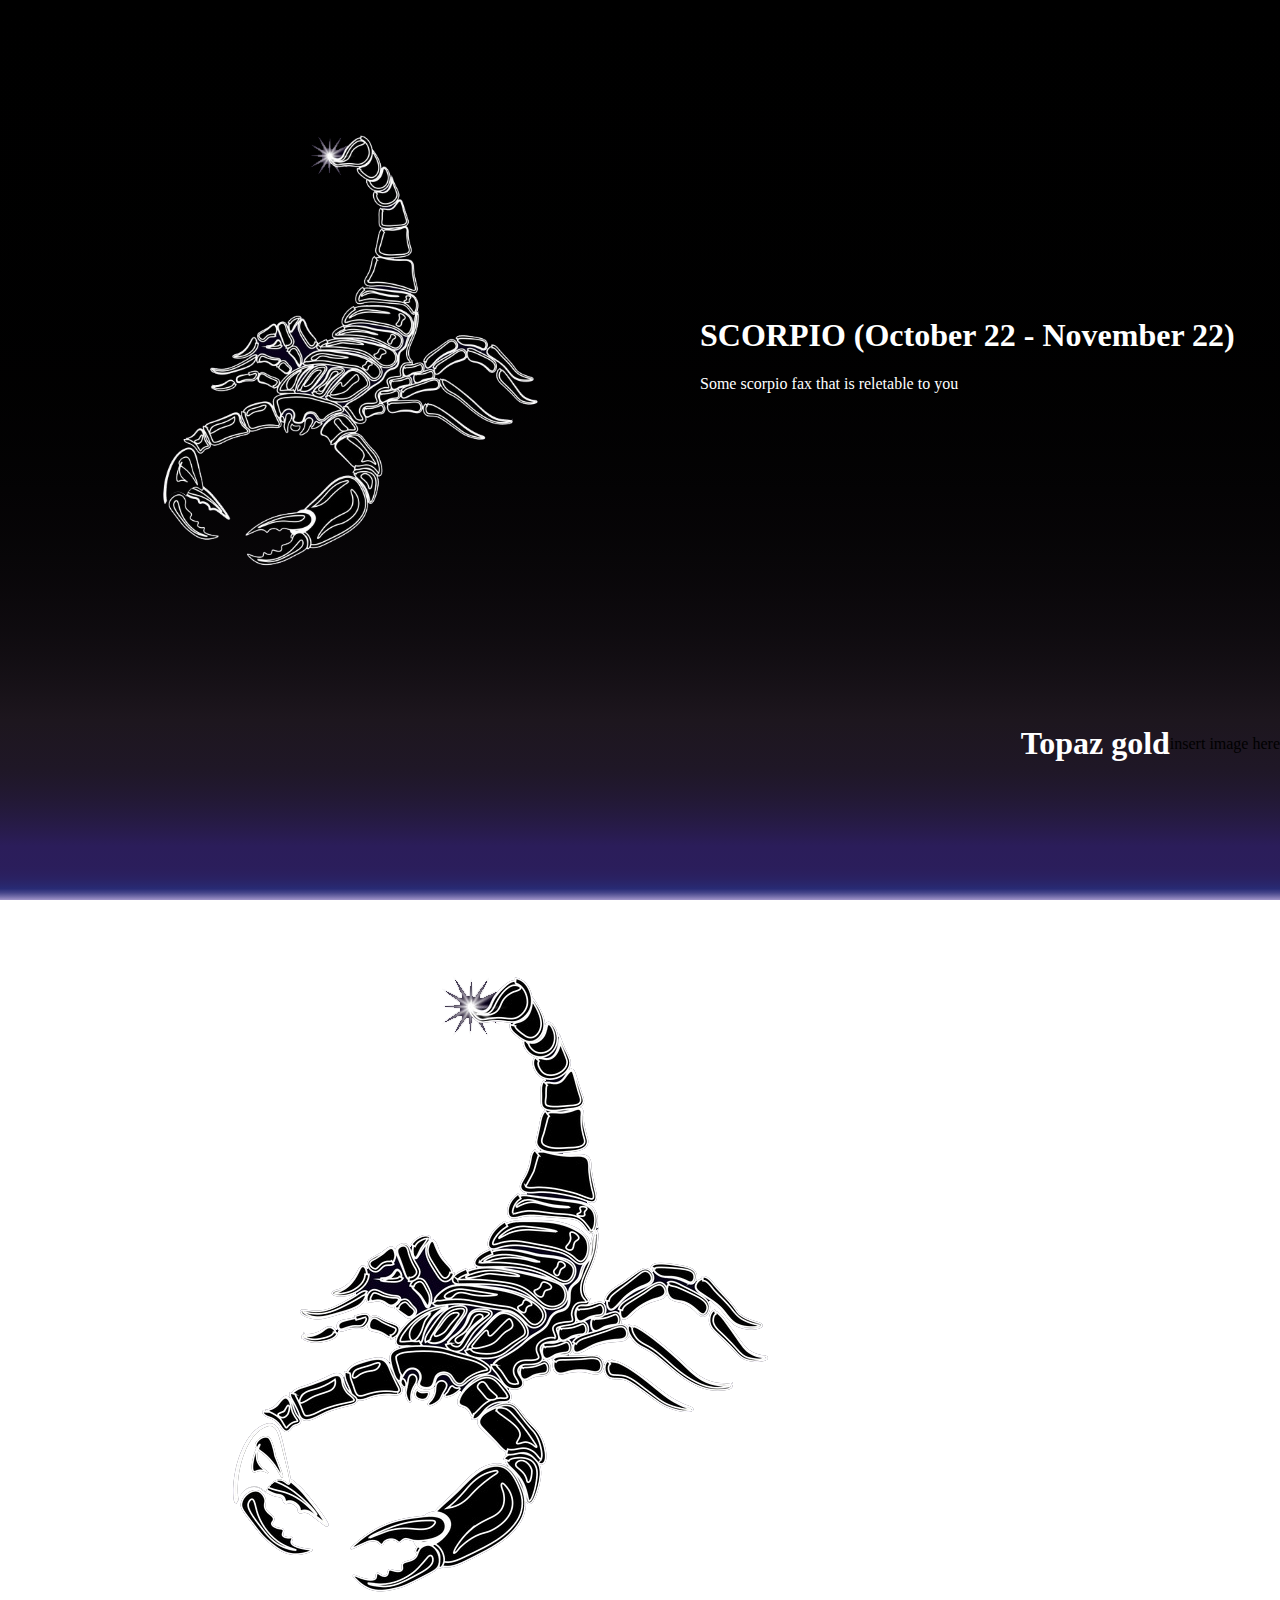
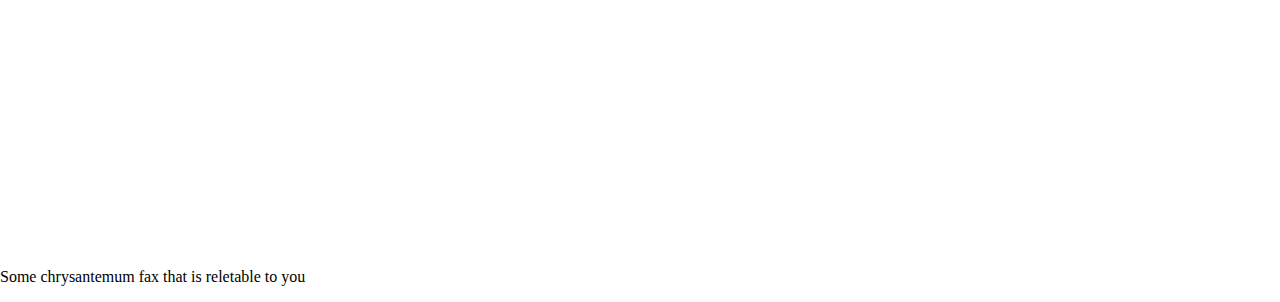
==== About-Me/lore.html @ c83814a9 "status update" ====
<!DOCTYPE html>
<html>
    <head>
        <title>JM Iwag - Lore</title>
        <link rel="stylesheet" href="lore.css">
        <script rel="javascript" src="graphic.js"></script>
    </head>
    
    <body>
        <div class="birthMarks">
            <div id="horoscope">
                <div id="scorpLogo">
                    <img src="../Assets/Scorpio.svg">
                </div>
                <div id=horoText>
                    <h1>SCORPIO (October 22 - November 22)</h1>
                    <p>Some scorpio fax that is reletable to you</p>
                </div>
            </div>
            <div id="birthStone">
                <div id=bsText>
                    <h1>Topaz gold</h1>
                </div>
                <div id="topaz">
                    insert image here
                </div>
            </div>
            <div id="birthFlower">
                <div id="crysum">
                    <img src="../Assets/Scorpio.svg">
                </div>
                <div id=horoText>
                    <h1>Chrysantemum Gold</h1>
                    <p>Some chrysantemum fax that is reletable to you</p>
                </div>
            </div>
        </div>
    </body>
</html>
---- About-Me/lore.css ----
.birthMarks {
position: absolute;
    top: 0;
    left: 0;
    bottom: 0;
    right: 0;
    height: 100%;
    width: 100%;
    /*style above used to cover the entire page*/
    background-image: linear-gradient(rgba(0,0,0),70%,rgba(29,22,30),90%,rgba(43,29,90),98%,rgba(40,43,117),99.5%,rgba(162,150,202));
    /*night sky gradient*/


    display:flex;
    flex-direction: column;
    flex-wrap:nowrap;
}

#horoscope{
    display:flex;
    flex-direction: row;
    flex-wrap: nowrap;
    justify-content: left;
    align-items: center;
}

#horoscope p,h1{
    color:white;
}

#scorpLogo img{
    max-width: 700px;
}

#birthStone{
    display:flex;
    flex-direction: row;
    flex-wrap: nowrap;
    justify-content: right;
    align-items: center;
}

#birthStone p,h1{
    color:white;
}
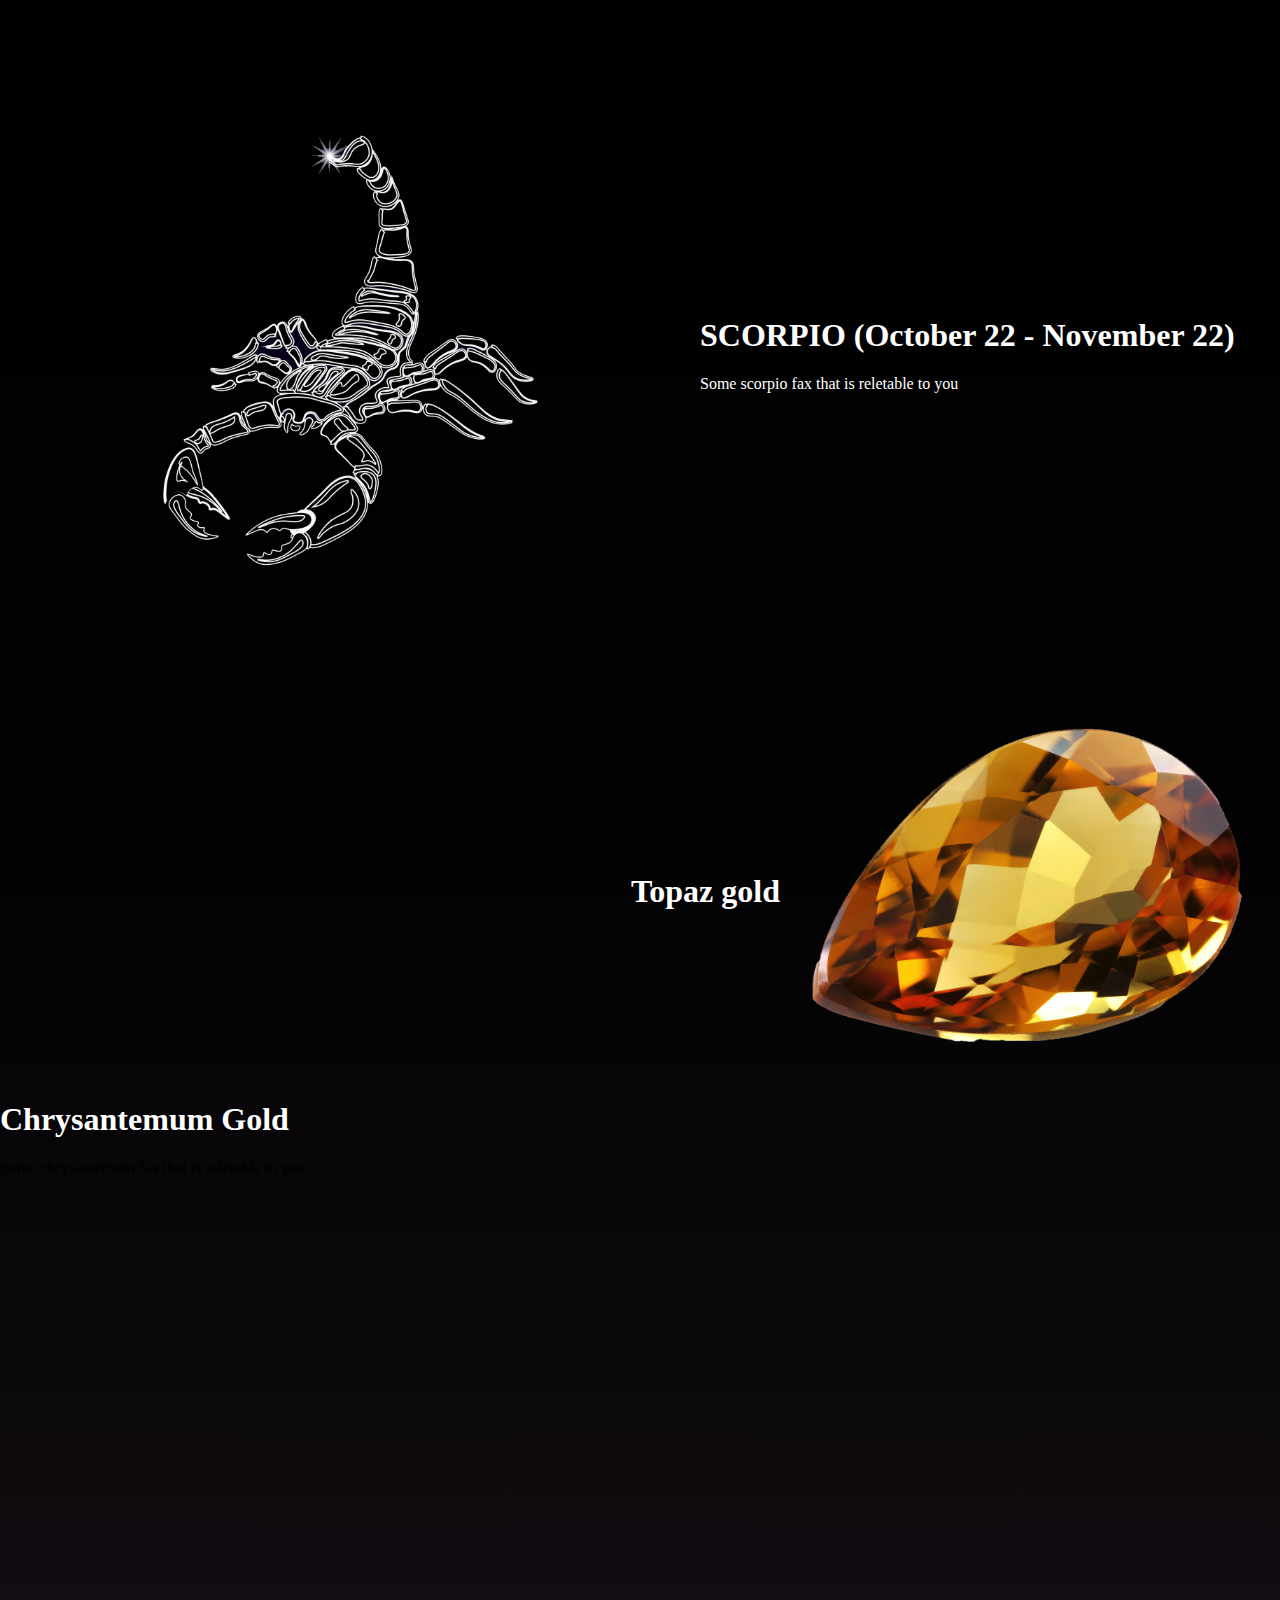
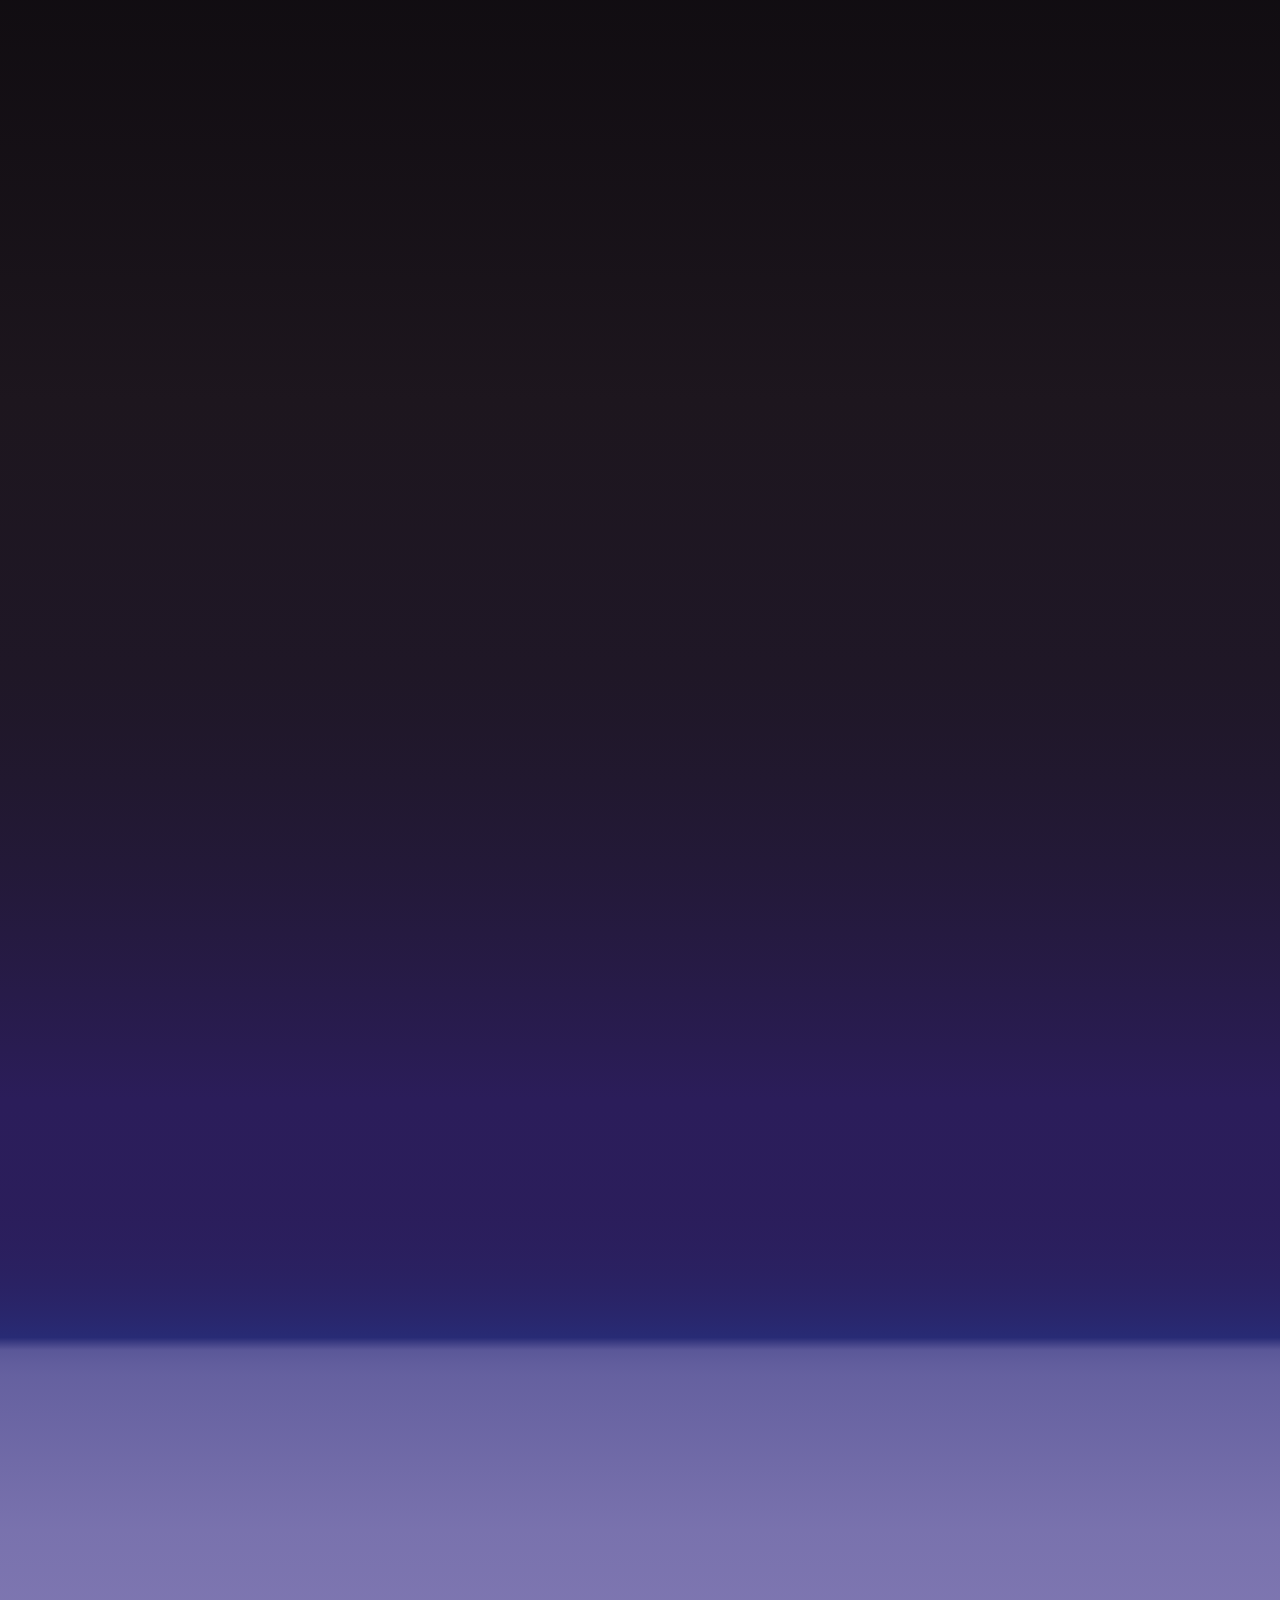
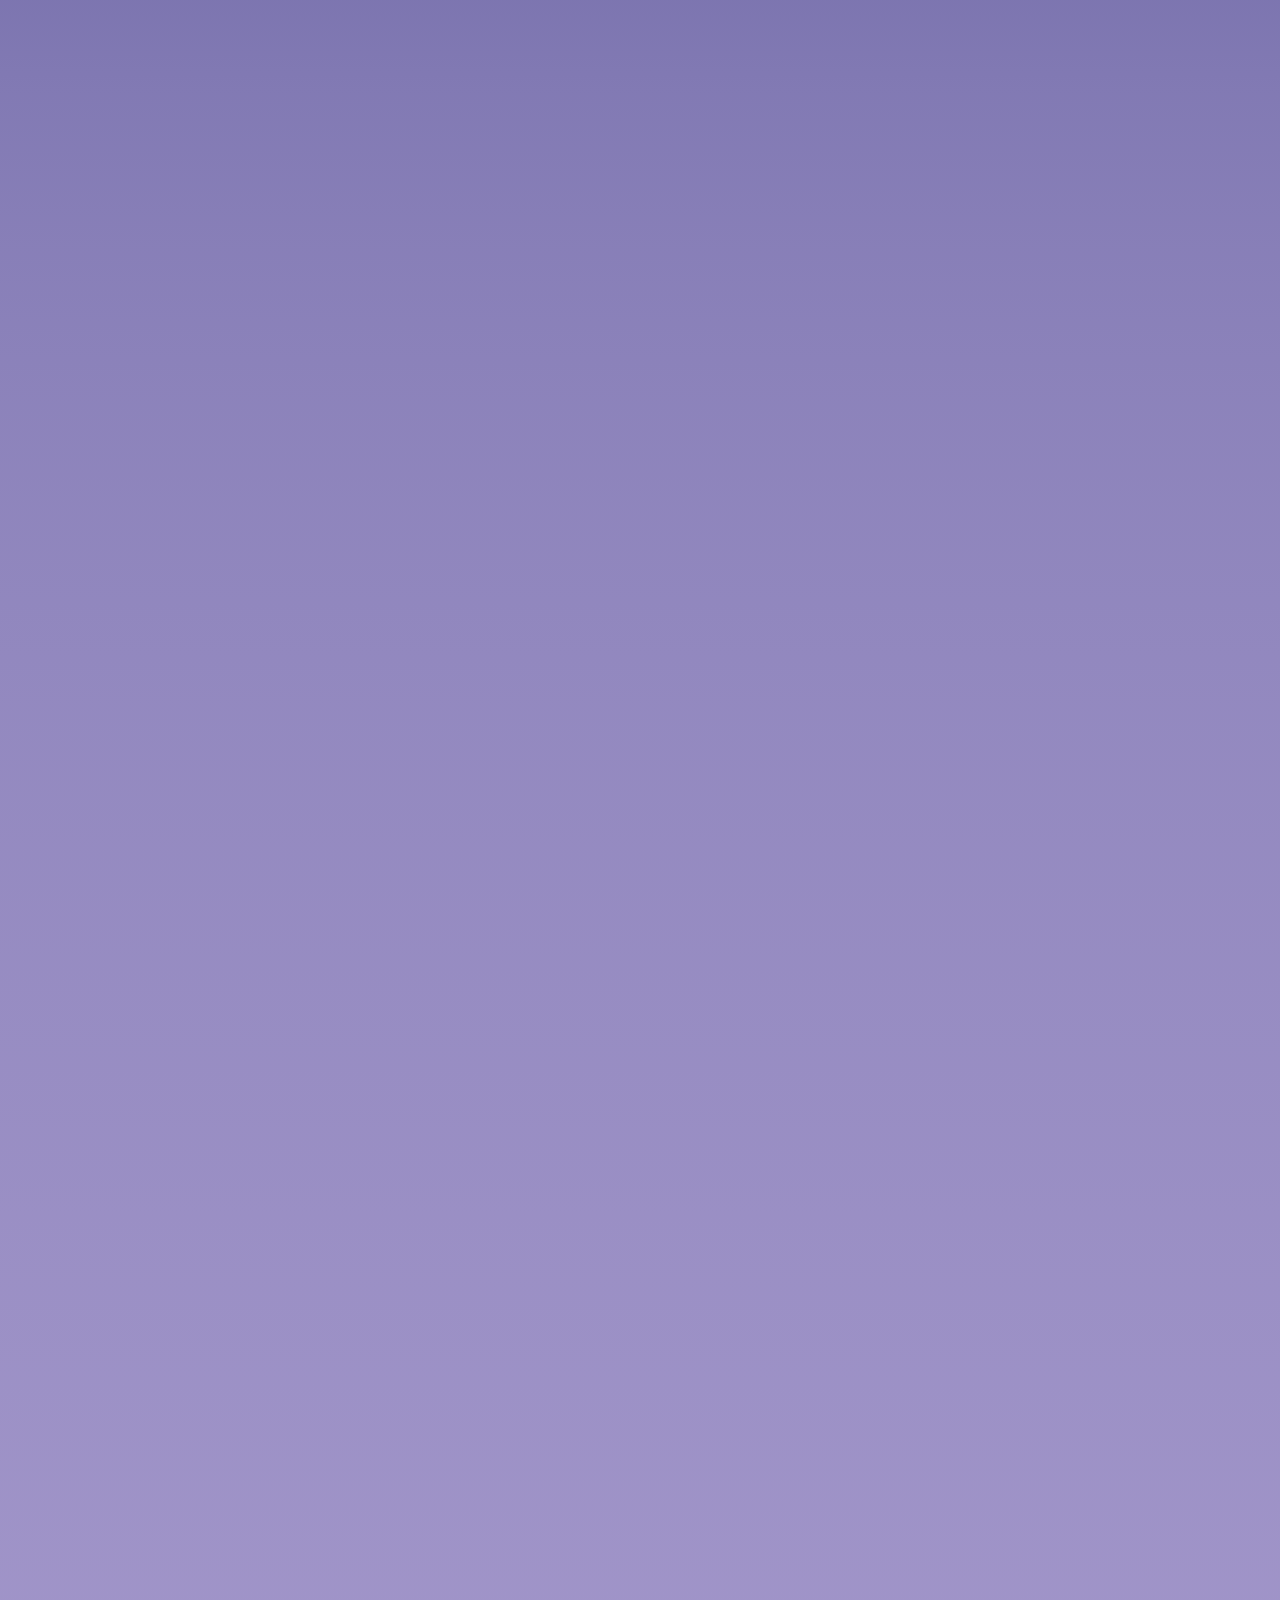
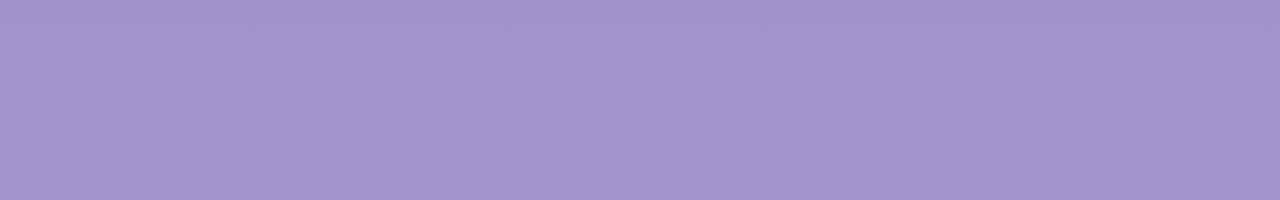
==== commit 62861178: "coding works on laptop" ====
--- a/About-Me/lore.html
+++ b/About-Me/lore.html
@@ -2,6 +2,8 @@
 <html>
     <head>
         <title>JM Iwag - Lore</title>
+
+        <meta name="viewport" content="width=device-width, initial-scale=1">
         <link rel="stylesheet" href="lore.css">
         <script rel="javascript" src="graphic.js"></script>
     </head>
@@ -22,12 +24,12 @@
                     <h1>Topaz gold</h1>
                 </div>
                 <div id="topaz">
-                    insert image here
+                    <img src="../Assets/Topaz.svg">
                 </div>
             </div>
             <div id="birthFlower">
                 <div id="crysum">
-                    <img src="../Assets/Scorpio.svg">
+
                 </div>
                 <div id=horoText>
                     <h1>Chrysantemum Gold</h1>
--- a/About-Me/lore.css
+++ b/About-Me/lore.css
@@ -4,10 +4,10 @@
     left: 0;
     bottom: 0;
     right: 0;
-    height: 100%;
+    height: 5000px;
     width: 100%;
     /*style above used to cover the entire page*/
-    background-image: linear-gradient(rgba(0,0,0),70%,rgba(29,22,30),90%,rgba(43,29,90),98%,rgba(40,43,117),99.5%,rgba(162,150,202));
+    background-image: linear-gradient(rgba(0,0,0),30%,rgba(29,22,30),50%,rgba(43,29,90),58%,rgba(40,43,117),59.5%,rgba(162,150,202));
     /*night sky gradient*/
 
 
@@ -43,3 +43,13 @@
 #birthStone p,h1{
     color:white;
 }
+
+#topaz img{
+    max-width: 500px;
+}
+
+@media (max-width: 800px) {
+    #horoscope,#birthStone {
+      flex-direction: column;
+    }
+}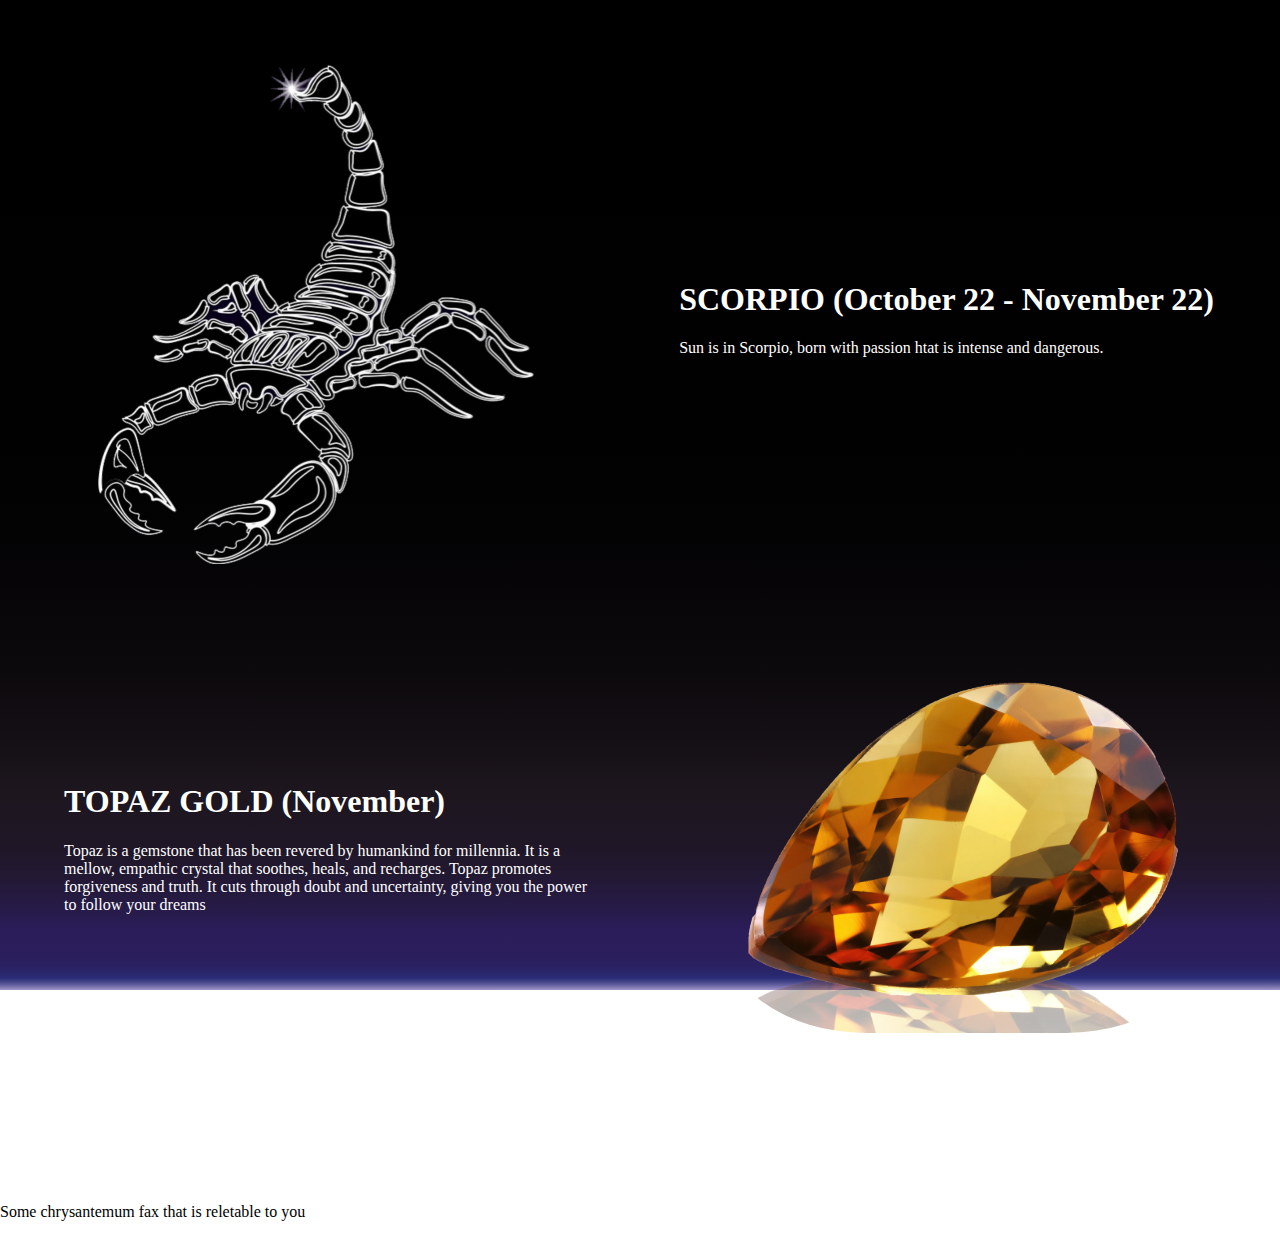
==== commit 6653c925: "i am learning" ====
--- a/About-Me/lore.html
+++ b/About-Me/lore.html
@@ -12,26 +12,31 @@
         <div class="birthMarks">
             <div id="horoscope">
                 <div id="scorpLogo">
-                    <img src="../Assets/Scorpio.svg">
+                    <img src="../Assets/Scorpio_cropped.svg">
                 </div>
                 <div id=horoText>
                     <h1>SCORPIO (October 22 - November 22)</h1>
-                    <p>Some scorpio fax that is reletable to you</p>
+                    <p>Sun is in Scorpio, born with passion htat is intense and dangerous.</p>
                 </div>
             </div>
             <div id="birthStone">
+                <div id="topazLogo">
+                    <div id="reflection"><img src="../Assets/Topaz.svg"></div>
+                    <img src="../Assets/Topaz.svg">
+                </div>
                 <div id=bsText>
-                    <h1>Topaz gold</h1>
-                </div>
-                <div id="topaz">
-                    <img src="../Assets/Topaz.svg">
+                    <h1>TOPAZ GOLD (November) </h1>
+                    <p>Topaz is a gemstone that has been revered by humankind for millennia. 
+                        It is a mellow, empathic crystal that soothes, heals, and recharges. Topaz 
+                        promotes forgiveness and truth. It cuts through doubt and uncertainty, 
+                        giving you the power to follow your dreams</p>
                 </div>
             </div>
             <div id="birthFlower">
                 <div id="crysum">
 
                 </div>
-                <div id=horoText>
+                <div id=horoText>   
                     <h1>Chrysantemum Gold</h1>
                     <p>Some chrysantemum fax that is reletable to you</p>
                 </div>
--- a/About-Me/lore.css
+++ b/About-Me/lore.css
@@ -4,16 +4,37 @@
     left: 0;
     bottom: 0;
     right: 0;
-    height: 5000px;
+    height: 100vh;
     width: 100%;
-    /*style above used to cover the entire page*/
-    background-image: linear-gradient(rgba(0,0,0),30%,rgba(29,22,30),50%,rgba(43,29,90),58%,rgba(40,43,117),59.5%,rgba(162,150,202));
-    /*night sky gradient*/
 
+    background-image: linear-gradient(rgba(0,0,0),70%,rgba(29,22,30),90%,rgba(43,29,90),98%,rgba(40,43,117),99.5%,rgba(162,150,202));
 
+    padding:5% 0% 2% 0%;
     display:flex;
     flex-direction: column;
     flex-wrap:nowrap;
+    gap:10%;
+}
+
+.birthMarks img{
+    max-width: 500px;
+}
+
+#birthStone, #horoscope{
+    gap: 10%;
+    margin-top: 10%;
+}
+
+#horoText, #bsText{
+    order:1;
+}
+
+#scorpLogo {
+    order:0;
+}
+
+#topazLogo {
+    order:2;
 }
 
 #horoscope{
@@ -24,13 +45,16 @@
     align-items: center;
 }
 
+#horoscope, #birthStone {
+    margin: 0 5% 0 5%;
+} 
+
 #horoscope p,h1{
     color:white;
 }
 
-#scorpLogo img{
-    max-width: 700px;
-}
+
+
 
 #birthStone{
     display:flex;
@@ -44,12 +68,15 @@
     color:white;
 }
 
-#topaz img{
-    max-width: 500px;
+
+
+#reflection {
+    display:block;
+    position:absolute;
+    overflow: hidden;
+    border-radius: 30%;
 }
 
-@media (max-width: 800px) {
-    #horoscope,#birthStone {
-      flex-direction: column;
-    }
+#reflection img{
+    -webkit-box-reflect: below -100px linear-gradient(to bottom, rgba(0,0,0,0.0), rgba(0,0,0,0.4));
 }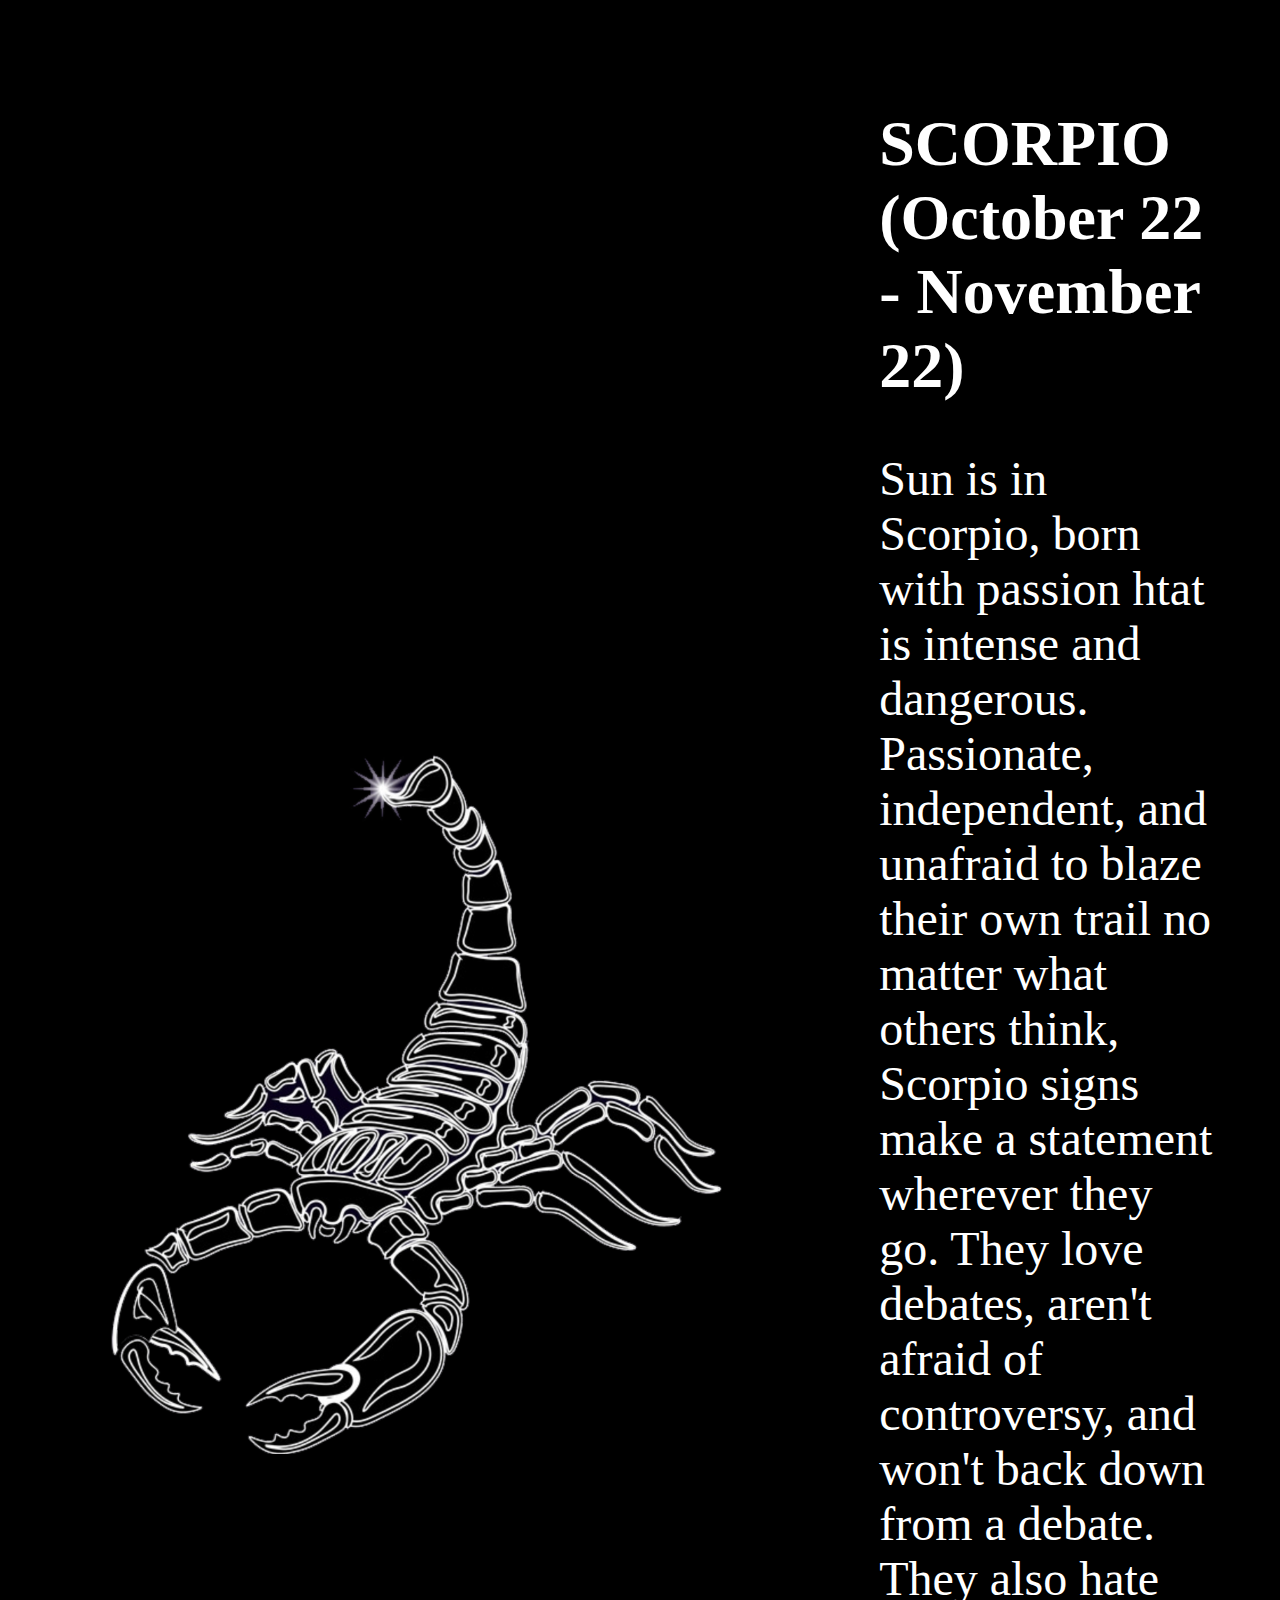
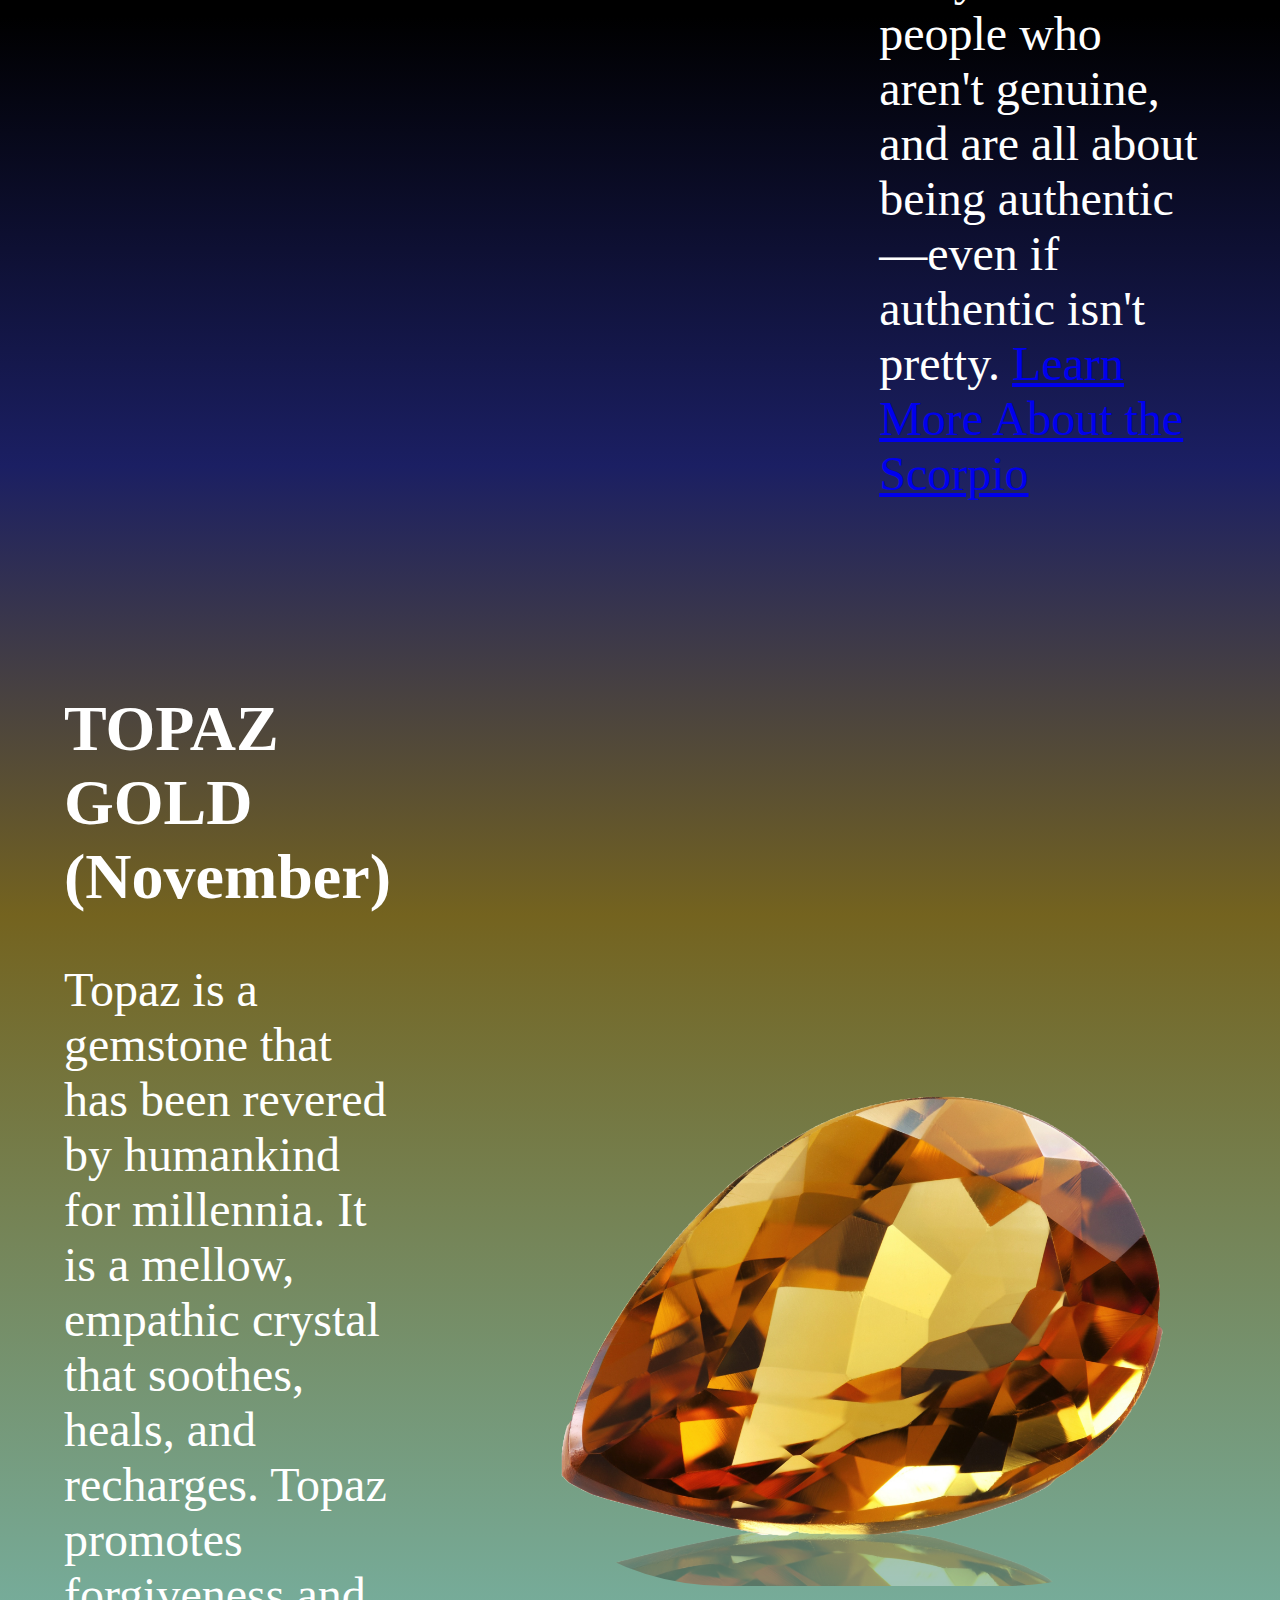
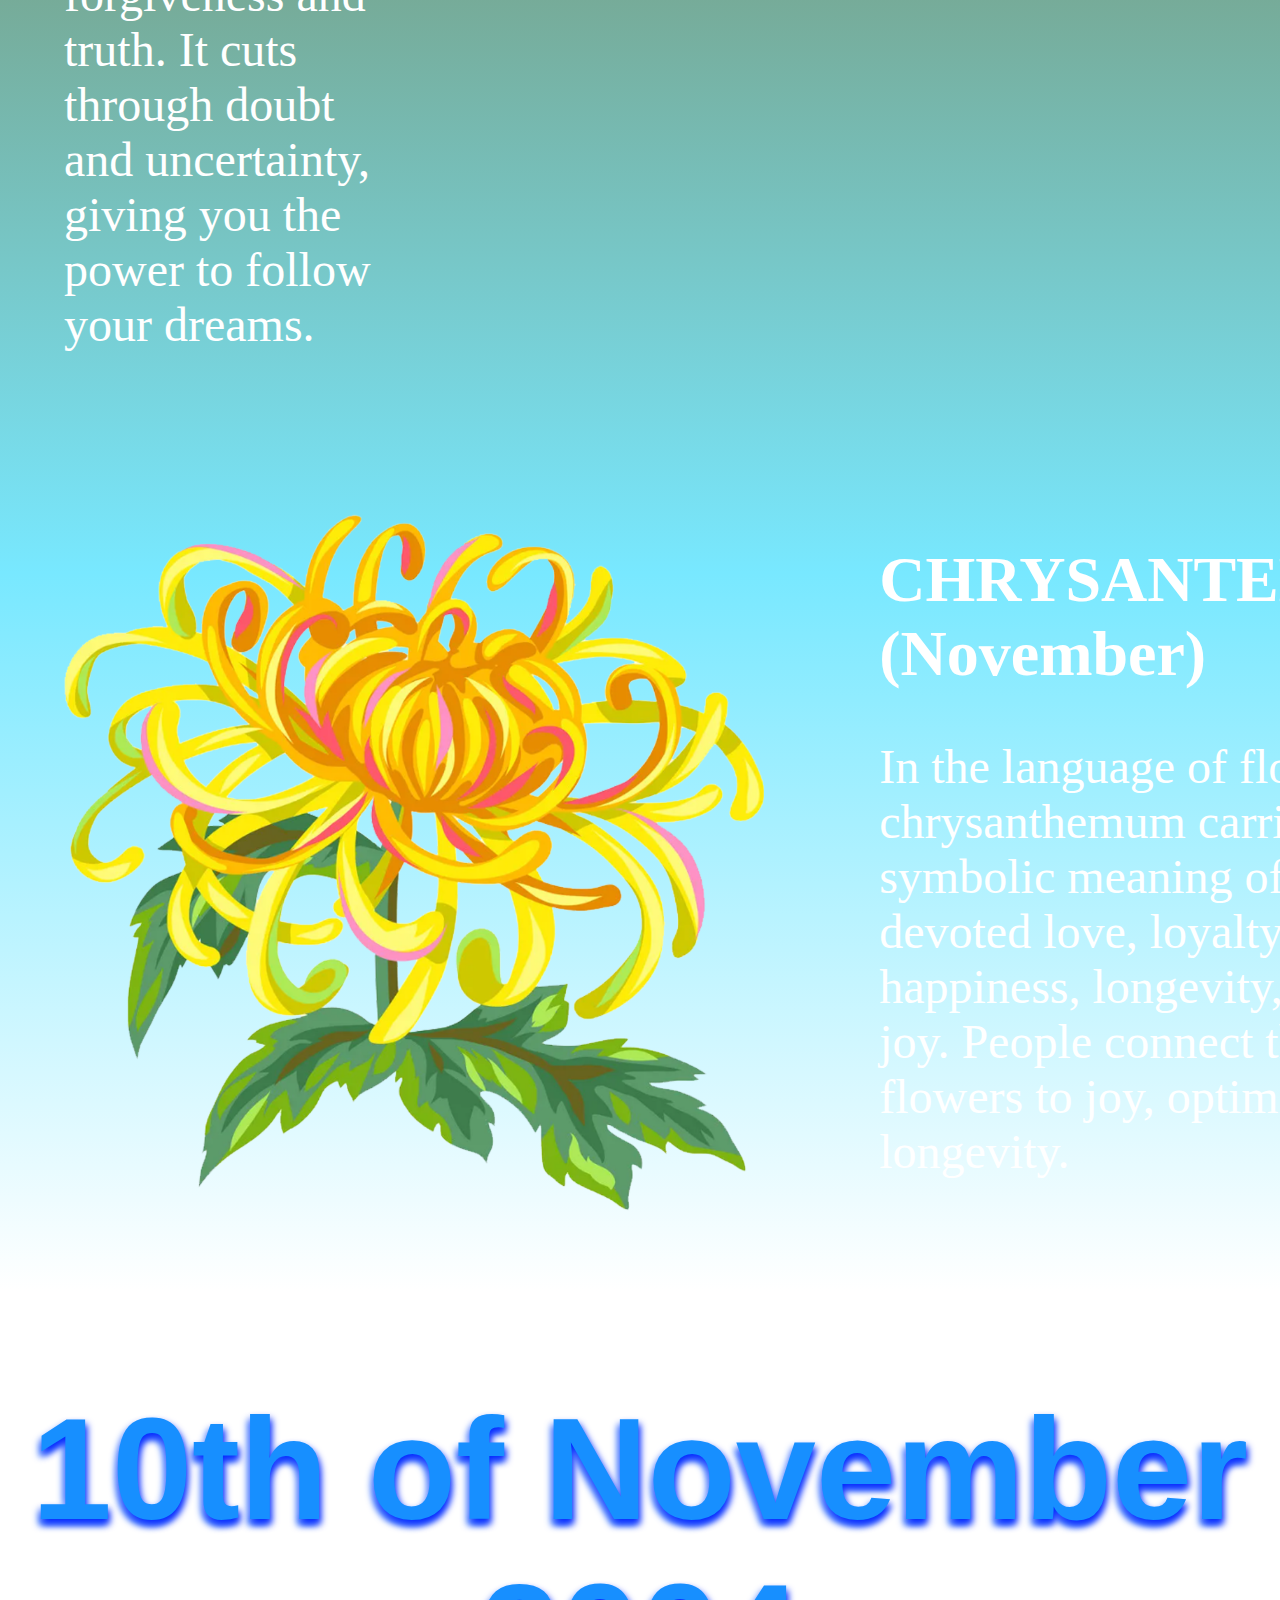
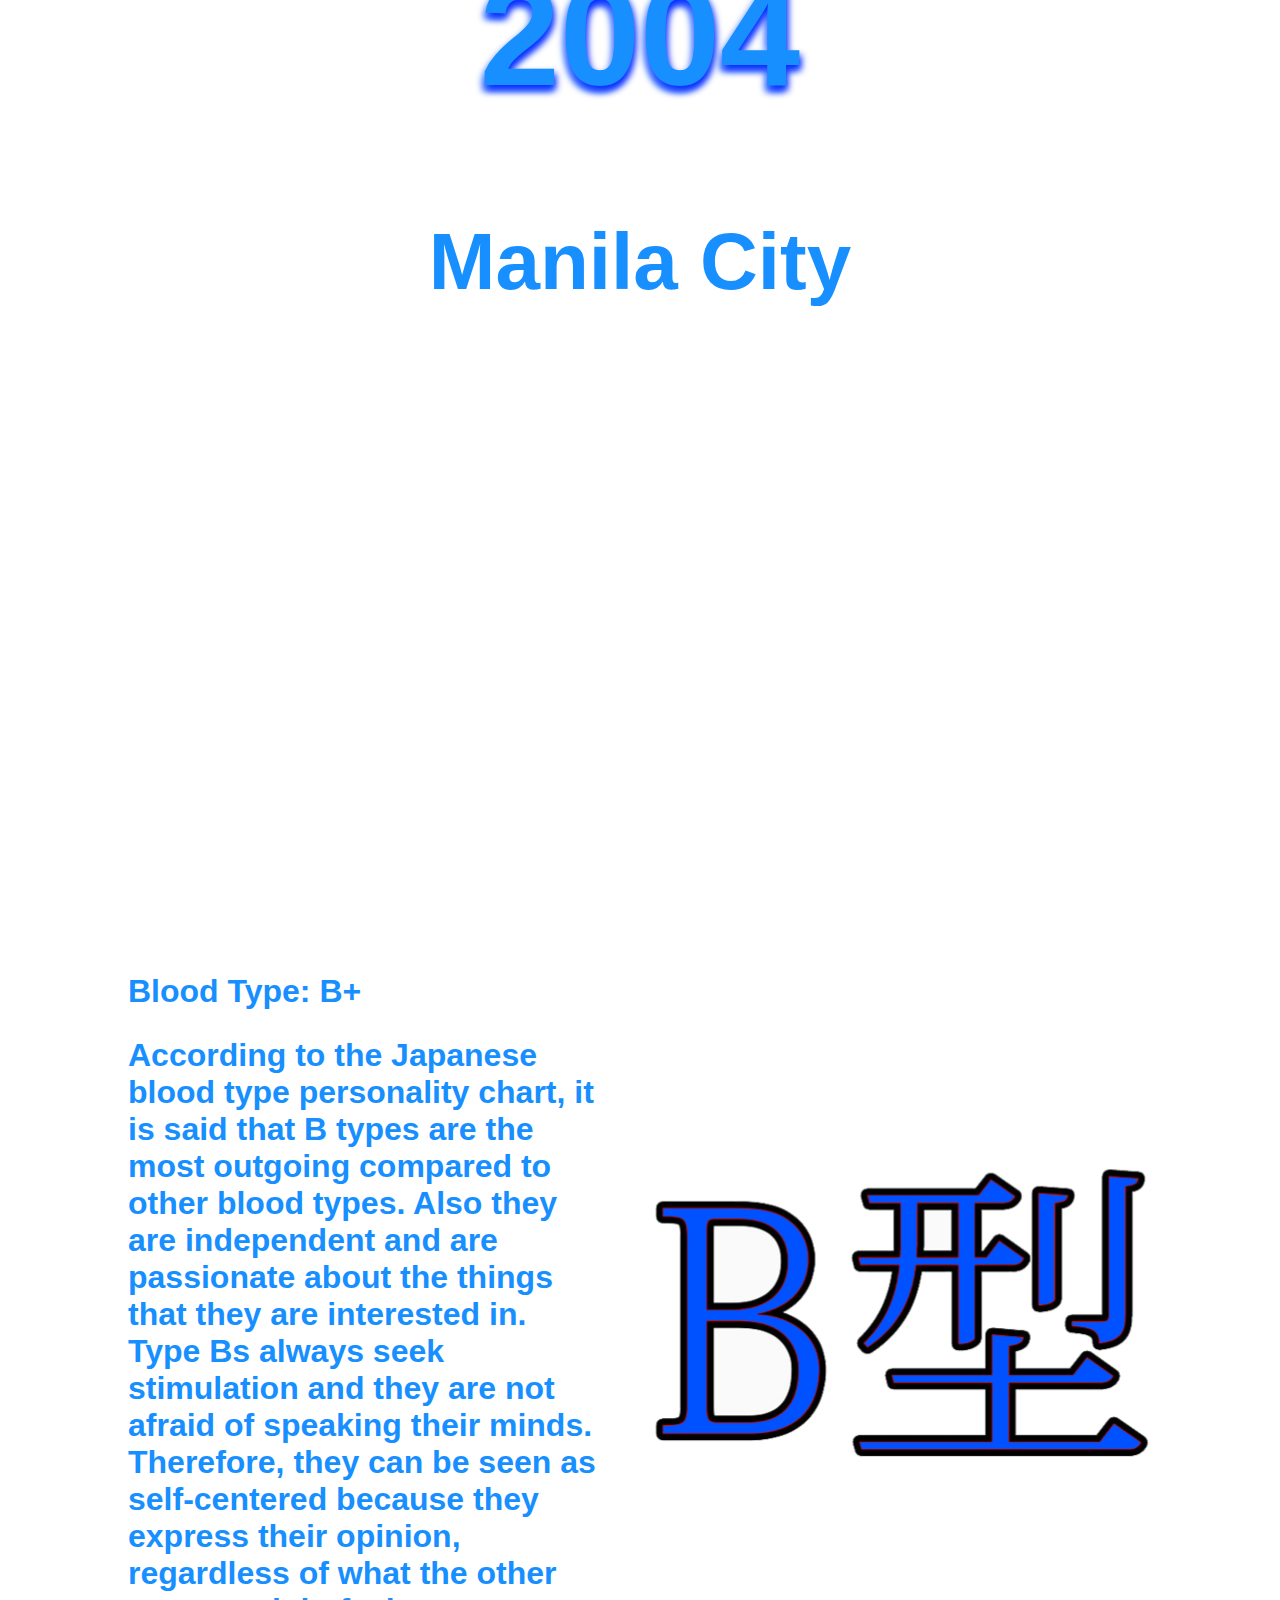
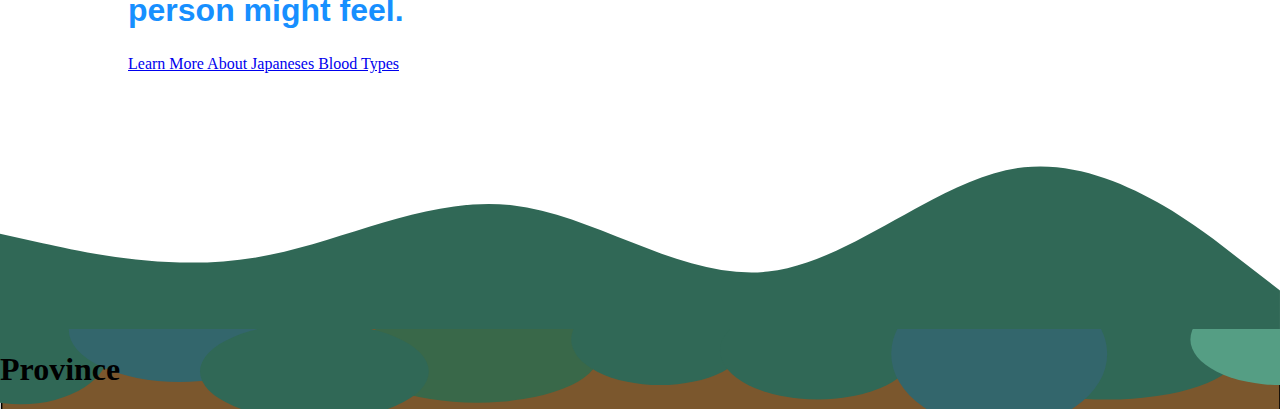
==== commit 269e4ab2: "map done" ====
--- a/About-Me/lore.html
+++ b/About-Me/lore.html
@@ -6,6 +6,11 @@
         <meta name="viewport" content="width=device-width, initial-scale=1">
         <link rel="stylesheet" href="lore.css">
         <script rel="javascript" src="graphic.js"></script>
+
+        
+        <link rel="preconnect" href="https://fonts.googleapis.com">
+        <link rel="preconnect" href="https://fonts.gstatic.com" crossorigin>
+        <link href="https://fonts.googleapis.com/css2?family=Bungee&family=Sunflower:wght@500&display=swap" rel="stylesheet">
     </head>
     
     <body>
@@ -16,7 +21,10 @@
                 </div>
                 <div id=horoText>
                     <h1>SCORPIO (October 22 - November 22)</h1>
-                    <p>Sun is in Scorpio, born with passion htat is intense and dangerous.</p>
+                    <p>
+                        Sun is in Scorpio, born with passion htat is intense and dangerous. Passionate, independent, and unafraid to blaze their own trail no matter what others think, Scorpio signs make a statement wherever they go. They love debates, aren't afraid of controversy, and won't back down from a debate. They also hate people who aren't genuine, and are all about being authentic—even if authentic isn't pretty.
+                        <a href="https://www.horoscope.com/zodiac-signs/scorpio">Learn More About the Scorpio</a>
+                    </p>
                 </div>
             </div>
             <div id="birthStone">
@@ -29,17 +37,52 @@
                     <p>Topaz is a gemstone that has been revered by humankind for millennia. 
                         It is a mellow, empathic crystal that soothes, heals, and recharges. Topaz 
                         promotes forgiveness and truth. It cuts through doubt and uncertainty, 
-                        giving you the power to follow your dreams</p>
+                        giving you the power to follow your dreams.</p>
                 </div>
             </div>
             <div id="birthFlower">
-                <div id="crysum">
-
+                <div id="chrysanLogo">
+                    <img src="../Assets/Chrysanthemum.svg">
                 </div>
-                <div id=horoText>   
-                    <h1>Chrysantemum Gold</h1>
-                    <p>Some chrysantemum fax that is reletable to you</p>
+                <div id=bfText>
+                    <h1>CHRYSANTEMUM (November) </h1>
+                    <p>In the language of flowers, chrysanthemum carries the symbolic meaning of 
+                        devoted love, loyalty, happiness, longevity, and joy. People connect these flowers to joy,
+                        optimism, and longevity. </p>
                 </div>
+            </div>
+        </div>
+        <div class="birth">
+            <div id="birthDetails">
+                <h1>10th of November 2004</h1>
+                <h2>Manila City</h2>
+            </div>
+            <div id="map">
+                <iframe src="https://www.google.com/maps/embed?pb=!1m16!1m12!1m3!1d965.2193651399763!2d120.98377938382264!3d14.606055672906296!2m3!1f0!2f0!3f0!3m2!1i1024!2i768!4f13.1!2m1!1sfabella!5e0!3m2!1sen!2sph!4v1704426462234!5m2!1sen!2sph" width="800" height="450" style="border:0;" allowfullscreen="" loading="lazy" referrerpolicy="no-referrer-when-downgrade"></iframe>
+            </div>
+            <div id="blood">
+                <div id="bloodText">
+                    <h1>Blood Type: B+</h1>
+                    <h2>According to the Japanese blood type personality chart, it is said 
+                        that B types are the most outgoing compared to other blood types. 
+                        Also they are independent and are passionate about the things that they 
+                        are interested in. Type Bs always seek stimulation and they are not 
+                        afraid of speaking their minds. Therefore, they can be seen as 
+                        self-centered because they express their opinion, regardless of what 
+                        the other person might feel.</h2>
+                        <a href="https://www.japanesepod101.com/blog/2018/12/25/blood-type-personality-in-japan/#:~:text=Blood%20Type%20B%20Personality%20in%20Japanese%201%20%E5%89%B5%E9%80%A0%E7%9A%84,%28%E3%82%8A%E3%81%93%E3%81%A6%E3%81%8D%2C%20rikoteki%29%20%E2%80%9Cselfish%E2%80%9D%204%20%E7%84%A1%E8%B2%AC%E4%BB%BB%20%28%E3%82%80%E3%81%9B%E3%81%8D%E3%81%AB%E3%82%93%2C%20musekinin%29%20%E2%80%9Cirresponsible%E2%80%9D">
+                            Learn More About Japaneses Blood Types
+                        </a>
+                </div>
+                <img src="../Assets/BloodB.svg">
+            </div>
+            <div id="divider">
+                <svg xmlns="http://www.w3.org/2000/svg" viewBox="0 0 1440 320"><path fill="#306856" fill-opacity="1" d="M0,192L48,202.7C96,213,192,235,288,218.7C384,203,480,149,576,160C672,171,768,245,864,234.7C960,224,1056,128,1152,117.3C1248,107,1344,181,1392,218.7L1440,256L1440,320L1392,320C1344,320,1248,320,1152,320C1056,320,960,320,864,320C768,320,672,320,576,320C480,320,384,320,288,320C192,320,96,320,48,320L0,320Z"></path></svg>
+            </div>
+        </div>
+        <div class="roots">
+            <div id="province">
+                <h1>Province</h1>
             </div>
         </div>
     </body>
--- a/About-Me/lore.css
+++ b/About-Me/lore.css
@@ -1,32 +1,59 @@
+body{
+    margin:0;
+}
+
 .birthMarks {
-position: absolute;
+position: relative;
     top: 0;
     left: 0;
     bottom: 0;
     right: 0;
-    height: 100vh;
+    height: 100%;
     width: 100%;
+    gap:100px;
 
-    background-image: linear-gradient(rgba(0,0,0),70%,rgba(29,22,30),90%,rgba(43,29,90),98%,rgba(40,43,117),99.5%,rgba(162,150,202));
+    /* background-image: linear-gradient(
+        rgba(0, 0, 0, 0.4) 0%,         
+        rgba(0, 0, 0, 0.4) 45%,         
+        rgba(29, 22, 30, 0.2) 45%,      
+        rgba(29, 22, 30, 0.2) 75%,      
+        rgba(173, 216, 230, 0.6) 75%,   
+        rgba(173, 216, 230, 0.6) 98%,   
+        rgba(135, 206, 250, 0.8) 98%,   
+        rgba(240, 248, 255, 0.9) 100%   
+    ); */
 
-    padding:5% 0% 2% 0%;
+    background: linear-gradient(180deg, rgba(0,0,0,1) 36%, rgba(27,31,99,1) 46%, rgba(116,99,31,1) 56%, rgba(120,232,255,1) 84%, rgba(255,255,255,1) 100%);
+
+
+    padding:5% 0% 5% 0%;
     display:flex;
     flex-direction: column;
     flex-wrap:nowrap;
-    gap:10%;
+
 }
 
 .birthMarks img{
-    max-width: 500px;
+    max-width: 700px;
 }
 
-#birthStone, #horoscope{
+#birthStone, #horoscope, #birthFlower{
     gap: 10%;
     margin-top: 10%;
 }
 
 #horoText, #bsText{
     order:1;
+}
+
+.birthMarks h1{
+    color:white;
+    font-size: 4rem;
+}
+
+.birthMarks p{
+    color:white;
+    font-size: 3rem;
 }
 
 #scorpLogo {
@@ -37,7 +64,7 @@
     order:2;
 }
 
-#horoscope{
+#horoscope, #birthFlower{
     display:flex;
     flex-direction: row;
     flex-wrap: nowrap;
@@ -45,15 +72,9 @@
     align-items: center;
 }
 
-#horoscope, #birthStone {
+#horoscope, #birthStone, #birthFlower {
     margin: 0 5% 0 5%;
 } 
-
-#horoscope p,h1{
-    color:white;
-}
-
-
 
 
 #birthStone{
@@ -64,19 +85,80 @@
     align-items: center;
 }
 
-#birthStone p,h1{
-    color:white;
-}
-
-
 
 #reflection {
-    display:block;
     position:absolute;
     overflow: hidden;
     border-radius: 30%;
 }
 
-#reflection img{
+#reflection img{    
     -webkit-box-reflect: below -100px linear-gradient(to bottom, rgba(0,0,0,0.0), rgba(0,0,0,0.4));
+}
+
+.birth {
+    display:flex;
+    flex-direction: column;
+    position:relative;
+
+    align-items: center;
+    margin-bottom: 0;
+}
+
+.birth img {
+    max-width: 500px;
+}
+
+#birthDetails h1{
+    font-size:9rem;
+    font-family: 'Poppins', sans-serif;
+    color:rgb(23, 143, 255);
+
+    text-align: center;
+    text-shadow: 2px 5px 7px #0026ff, 1px 1px 10px #ffffff, -2px 6px 7px #0051ff;
+}
+
+#birthDetails h2{
+    font-size:5rem;
+    font-family: 'Poppins', sans-serif;
+    color:rgb(23, 143, 255);
+
+    text-align: center;
+}   
+
+#map {
+    display: flex;
+    justify-content: center;
+    margin-bottom: 10%;;
+}
+
+#blood {
+    margin:0 10% 20% 10%;
+    display:flex;
+    flex-wrap: nowrap;
+    flex-direction: row;
+    align-items: center;
+    gap:5%;
+}
+
+#blood h1, h2{
+    font-size:2rem;
+    font-family: 'Poppins', sans-serif;
+    color:rgb(23, 143, 255);
+}
+
+#divider{
+    position: absolute;
+    bottom: -1%;
+    width:100%;
+    z-index: -1;;
+}
+
+.roots {
+    background-image: url("../Assets/Dirt.svg");
+    background-size: cover;
+    background-repeat: no-repeat;
+    height:100%;
+
+    overflow: hidden;
 }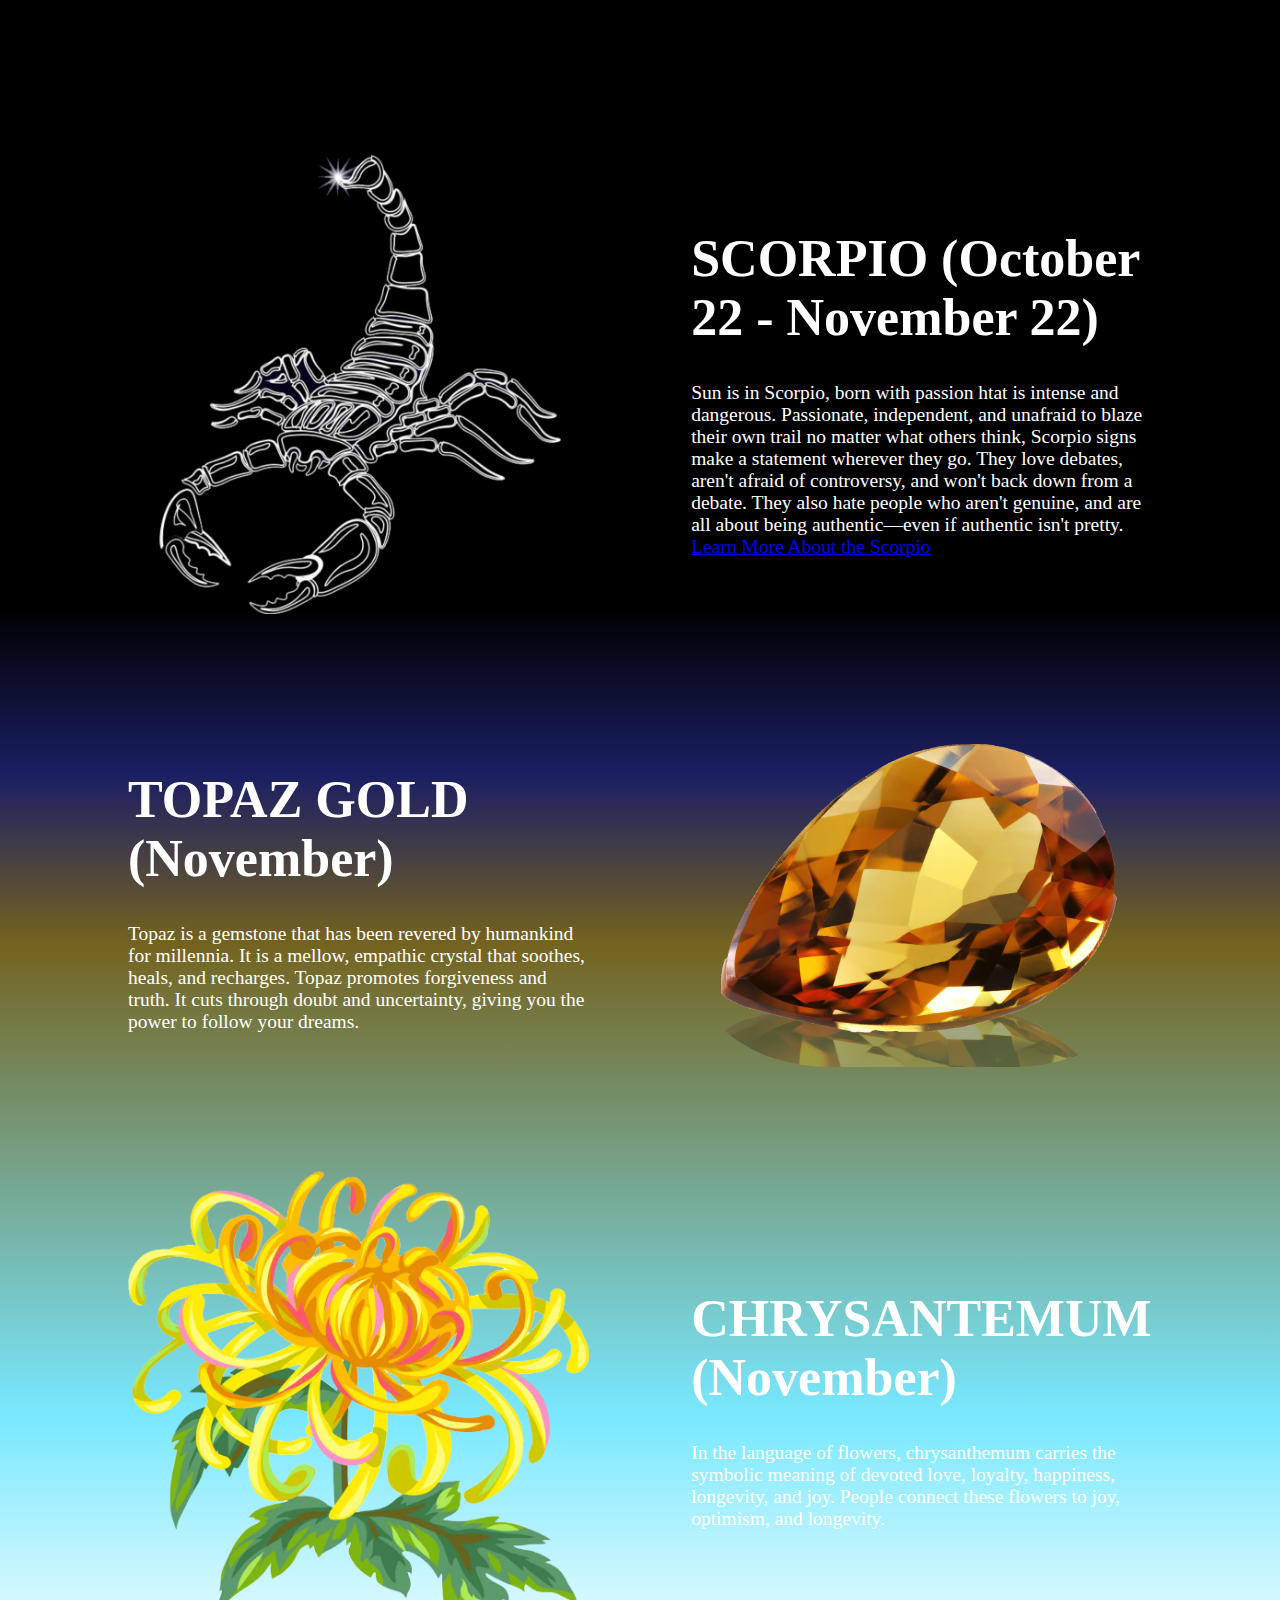
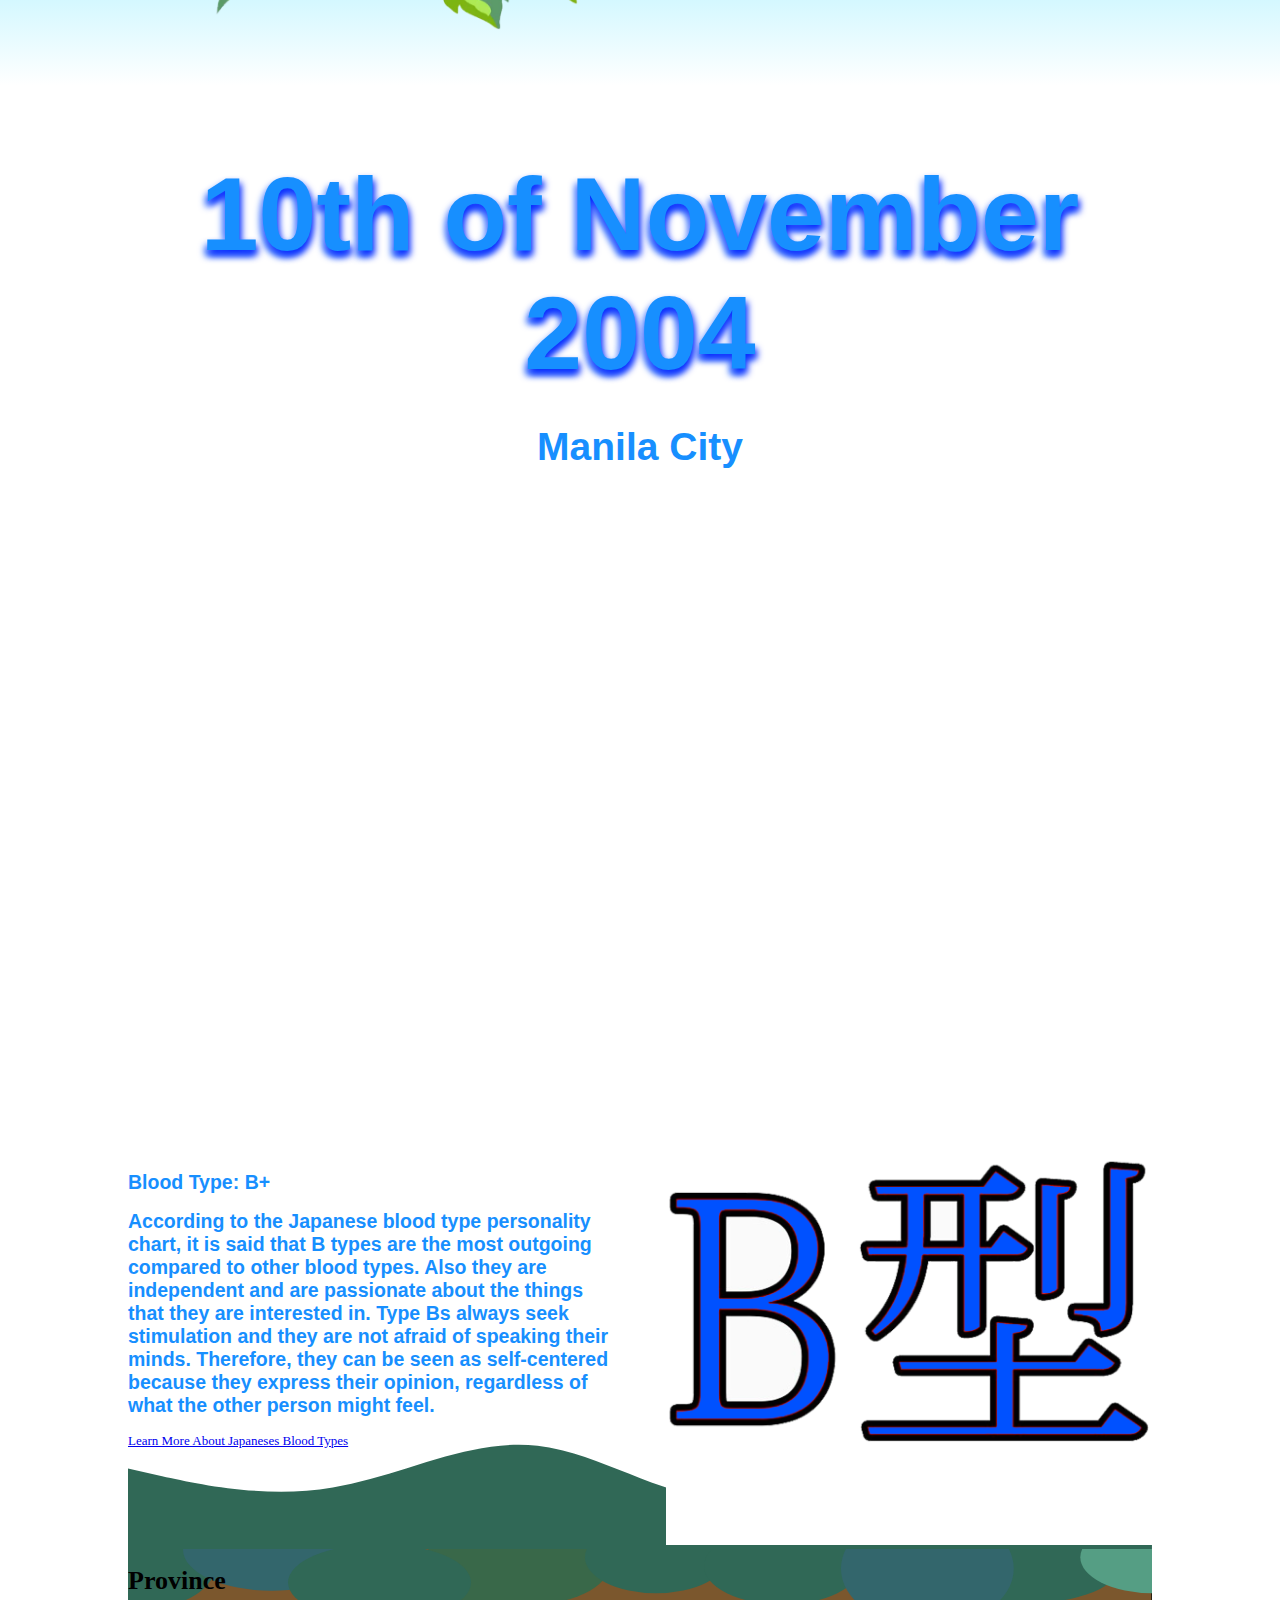
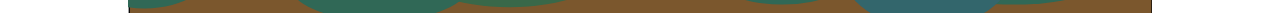
==== commit c47b0f2c: "all responsive need new content" ====
--- a/About-Me/lore.html
+++ b/About-Me/lore.html
@@ -5,6 +5,7 @@
 
         <meta name="viewport" content="width=device-width, initial-scale=1">
         <link rel="stylesheet" href="lore.css">
+        <link rel="stylesheet" href="../containerPreset1.css">
         <script rel="javascript" src="graphic.js"></script>
 
         
@@ -14,76 +15,88 @@
     </head>
     
     <body>
-        <div class="birthMarks">
-            <div id="horoscope">
-                <div id="scorpLogo">
-                    <img src="../Assets/Scorpio_cropped.svg">
+        <main>
+            <div id="bg1">
+                <section class="container">
+                    <div id="birthMarks">
+                        <div id="horoscope">
+                            <div id="scorpLogo">
+                                <img src="../Assets/Scorpio_cropped.svg">
+                            </div>
+                            <div id=horoText>
+                                <h1>SCORPIO (October 22 - November 22)</h1>
+                                <p>
+                                    Sun is in Scorpio, born with passion htat is intense and dangerous. Passionate, independent, and unafraid to blaze their own trail no matter what others think, Scorpio signs make a statement wherever they go. They love debates, aren't afraid of controversy, and won't back down from a debate. They also hate people who aren't genuine, and are all about being authentic—even if authentic isn't pretty.
+                                    <a href="https://www.horoscope.com/zodiac-signs/scorpio">Learn More About the Scorpio</a>
+                                </p>
+                            </div>
+                        </div>
+                        <div id="birthStone">
+                            <div id="topazLogo">
+                                <div id="reflection"><img src="../Assets/Topaz.svg"></div>
+                                <img src="../Assets/Topaz.svg">
+                            </div>
+                            <div id=bsText>
+                                <h1>TOPAZ GOLD (November) </h1>
+                                <p>Topaz is a gemstone that has been revered by humankind for millennia. 
+                                    It is a mellow, empathic crystal that soothes, heals, and recharges. Topaz 
+                                    promotes forgiveness and truth. It cuts through doubt and uncertainty, 
+                                    giving you the power to follow your dreams.</p>
+                            </div>
+                        </div>
+                        <div id="birthFlower">
+                            <div id="chrysanLogo">
+                                <img src="../Assets/Chrysanthemum.svg">
+                            </div>
+                            <div id=bfText>
+                                <h1>CHRYSANTEMUM (November) </h1>
+                                <p>In the language of flowers, chrysanthemum carries the symbolic meaning of 
+                                    devoted love, loyalty, happiness, longevity, and joy. People connect these flowers to joy,
+                                    optimism, and longevity. </p>
+                            </div>
+                        </div>
+                    </div>
+                </section>
+            </div>
+            <section class="container">
+                <div id="birth">
+                    <div id="birthDetails">
+                        <h1>10th of November 2004</h1>
+                        <h2>Manila City</h2>
+                    </div>
+                    <div id="map">
+                        <iframe src="https://www.google.com/maps/embed?pb=!1m16!1m12!1m3!1d965.2193651399763!2d120.98377938382264!3d14.606055672906296!2m3!1f0!2f0!3f0!3m2!1i1024!2i768!4f13.1!2m1!1sfabella!5e0!3m2!1sen!2sph!4v1704426462234!5m2!1sen!2sph" width="100%" height="450" style="border:0;" allowfullscreen="" loading="lazy" referrerpolicy="no-referrer-when-downgrade"></iframe>
+                    </div>
+                    <div id="blood">
+                        <div id="bloodText">
+                            <h1>Blood Type: B+</h1>
+                            <h2>According to the Japanese blood type personality chart, it is said 
+                                that B types are the most outgoing compared to other blood types. 
+                                Also they are independent and are passionate about the things that they 
+                                are interested in. Type Bs always seek stimulation and they are not 
+                                afraid of speaking their minds. Therefore, they can be seen as 
+                                self-centered because they express their opinion, regardless of what 
+                                the other person might feel.</h2>
+                                <a href="https://www.japanesepod101.com/blog/2018/12/25/blood-type-personality-in-japan/#:~:text=Blood%20Type%20B%20Personality%20in%20Japanese%201%20%E5%89%B5%E9%80%A0%E7%9A%84,%28%E3%82%8A%E3%81%93%E3%81%A6%E3%81%8D%2C%20rikoteki%29%20%E2%80%9Cselfish%E2%80%9D%204%20%E7%84%A1%E8%B2%AC%E4%BB%BB%20%28%E3%82%80%E3%81%9B%E3%81%8D%E3%81%AB%E3%82%93%2C%20musekinin%29%20%E2%80%9Cirresponsible%E2%80%9D">
+                                    Learn More About Japaneses Blood Types
+                                </a>
+                        </div>
+                        <div id="bloodLogo">
+                            <img src="../Assets/BloodB.svg">
+                        </div>
+                    </div>
+                    <div id="divider">
+                        <svg xmlns="http://www.w3.org/2000/svg" viewBox="0 0 1440 320"><path fill="#306856" fill-opacity="1" d="M0,192L48,202.7C96,213,192,235,288,218.7C384,203,480,149,576,160C672,171,768,245,864,234.7C960,224,1056,128,1152,117.3C1248,107,1344,181,1392,218.7L1440,256L1440,320L1392,320C1344,320,1248,320,1152,320C1056,320,960,320,864,320C768,320,672,320,576,320C480,320,384,320,288,320C192,320,96,320,48,320L0,320Z"></path></svg>
+                    </div>
                 </div>
-                <div id=horoText>
-                    <h1>SCORPIO (October 22 - November 22)</h1>
-                    <p>
-                        Sun is in Scorpio, born with passion htat is intense and dangerous. Passionate, independent, and unafraid to blaze their own trail no matter what others think, Scorpio signs make a statement wherever they go. They love debates, aren't afraid of controversy, and won't back down from a debate. They also hate people who aren't genuine, and are all about being authentic—even if authentic isn't pretty.
-                        <a href="https://www.horoscope.com/zodiac-signs/scorpio">Learn More About the Scorpio</a>
-                    </p>
+            </section>
+            <section class="container">
+                <div class="roots">
+                    <div id="province">
+                        <h1>Province</h1>
+                    </div>
                 </div>
-            </div>
-            <div id="birthStone">
-                <div id="topazLogo">
-                    <div id="reflection"><img src="../Assets/Topaz.svg"></div>
-                    <img src="../Assets/Topaz.svg">
-                </div>
-                <div id=bsText>
-                    <h1>TOPAZ GOLD (November) </h1>
-                    <p>Topaz is a gemstone that has been revered by humankind for millennia. 
-                        It is a mellow, empathic crystal that soothes, heals, and recharges. Topaz 
-                        promotes forgiveness and truth. It cuts through doubt and uncertainty, 
-                        giving you the power to follow your dreams.</p>
-                </div>
-            </div>
-            <div id="birthFlower">
-                <div id="chrysanLogo">
-                    <img src="../Assets/Chrysanthemum.svg">
-                </div>
-                <div id=bfText>
-                    <h1>CHRYSANTEMUM (November) </h1>
-                    <p>In the language of flowers, chrysanthemum carries the symbolic meaning of 
-                        devoted love, loyalty, happiness, longevity, and joy. People connect these flowers to joy,
-                        optimism, and longevity. </p>
-                </div>
-            </div>
-        </div>
-        <div class="birth">
-            <div id="birthDetails">
-                <h1>10th of November 2004</h1>
-                <h2>Manila City</h2>
-            </div>
-            <div id="map">
-                <iframe src="https://www.google.com/maps/embed?pb=!1m16!1m12!1m3!1d965.2193651399763!2d120.98377938382264!3d14.606055672906296!2m3!1f0!2f0!3f0!3m2!1i1024!2i768!4f13.1!2m1!1sfabella!5e0!3m2!1sen!2sph!4v1704426462234!5m2!1sen!2sph" width="800" height="450" style="border:0;" allowfullscreen="" loading="lazy" referrerpolicy="no-referrer-when-downgrade"></iframe>
-            </div>
-            <div id="blood">
-                <div id="bloodText">
-                    <h1>Blood Type: B+</h1>
-                    <h2>According to the Japanese blood type personality chart, it is said 
-                        that B types are the most outgoing compared to other blood types. 
-                        Also they are independent and are passionate about the things that they 
-                        are interested in. Type Bs always seek stimulation and they are not 
-                        afraid of speaking their minds. Therefore, they can be seen as 
-                        self-centered because they express their opinion, regardless of what 
-                        the other person might feel.</h2>
-                        <a href="https://www.japanesepod101.com/blog/2018/12/25/blood-type-personality-in-japan/#:~:text=Blood%20Type%20B%20Personality%20in%20Japanese%201%20%E5%89%B5%E9%80%A0%E7%9A%84,%28%E3%82%8A%E3%81%93%E3%81%A6%E3%81%8D%2C%20rikoteki%29%20%E2%80%9Cselfish%E2%80%9D%204%20%E7%84%A1%E8%B2%AC%E4%BB%BB%20%28%E3%82%80%E3%81%9B%E3%81%8D%E3%81%AB%E3%82%93%2C%20musekinin%29%20%E2%80%9Cirresponsible%E2%80%9D">
-                            Learn More About Japaneses Blood Types
-                        </a>
-                </div>
-                <img src="../Assets/BloodB.svg">
-            </div>
-            <div id="divider">
-                <svg xmlns="http://www.w3.org/2000/svg" viewBox="0 0 1440 320"><path fill="#306856" fill-opacity="1" d="M0,192L48,202.7C96,213,192,235,288,218.7C384,203,480,149,576,160C672,171,768,245,864,234.7C960,224,1056,128,1152,117.3C1248,107,1344,181,1392,218.7L1440,256L1440,320L1392,320C1344,320,1248,320,1152,320C1056,320,960,320,864,320C768,320,672,320,576,320C480,320,384,320,288,320C192,320,96,320,48,320L0,320Z"></path></svg>
-            </div>
-        </div>
-        <div class="roots">
-            <div id="province">
-                <h1>Province</h1>
-            </div>
-        </div>
+            </section>
+        </main>
     </body>
 </html>--- a/About-Me/lore.css
+++ b/About-Me/lore.css
@@ -2,39 +2,49 @@
     margin:0;
 }
 
-.birthMarks {
-position: relative;
-    top: 0;
-    left: 0;
-    bottom: 0;
-    right: 0;
-    height: 100%;
-    width: 100%;
-    gap:100px;
-
-    /* background-image: linear-gradient(
-        rgba(0, 0, 0, 0.4) 0%,         
-        rgba(0, 0, 0, 0.4) 45%,         
-        rgba(29, 22, 30, 0.2) 45%,      
-        rgba(29, 22, 30, 0.2) 75%,      
-        rgba(173, 216, 230, 0.6) 75%,   
-        rgba(173, 216, 230, 0.6) 98%,   
-        rgba(135, 206, 250, 0.8) 98%,   
-        rgba(240, 248, 255, 0.9) 100%   
-    ); */
-
+#bg1 {
     background: linear-gradient(180deg, rgba(0,0,0,1) 36%, rgba(27,31,99,1) 46%, rgba(116,99,31,1) 56%, rgba(120,232,255,1) 84%, rgba(255,255,255,1) 100%);
+}
+
+#birthMarks {
+    position: relative;
+    max-width: 100%;
 
 
     padding:5% 0% 5% 0%;
     display:flex;
     flex-direction: column;
     flex-wrap:nowrap;
-
-}
-
-.birthMarks img{
-    max-width: 700px;
+}
+
+#birthMarks img{
+    max-width: 100%;
+}
+
+#birthMarks h1{
+    color:white;
+    font-size: 4rem;
+}
+
+#birthMarks p{
+    color:white;
+    font-size: 1.5rem;
+}
+
+#scorpLogo, #chrysanLogo{
+    flex:1;
+    order:0;
+}
+
+#topazLogo {
+    flex:1;
+    order:2;
+}
+
+#horoText, #bsText, #bfText{
+    flex:1;
+    order:1;
+
 }
 
 #birthStone, #horoscope, #birthFlower{
@@ -42,28 +52,6 @@
     margin-top: 10%;
 }
 
-#horoText, #bsText{
-    order:1;
-}
-
-.birthMarks h1{
-    color:white;
-    font-size: 4rem;
-}
-
-.birthMarks p{
-    color:white;
-    font-size: 3rem;
-}
-
-#scorpLogo {
-    order:0;
-}
-
-#topazLogo {
-    order:2;
-}
-
 #horoscope, #birthFlower{
     display:flex;
     flex-direction: row;
@@ -72,11 +60,6 @@
     align-items: center;
 }
 
-#horoscope, #birthStone, #birthFlower {
-    margin: 0 5% 0 5%;
-} 
-
-
 #birthStone{
     display:flex;
     flex-direction: row;
@@ -84,7 +67,6 @@
     justify-content: right;
     align-items: center;
 }
-
 
 #reflection {
     position:absolute;
@@ -96,7 +78,7 @@
     -webkit-box-reflect: below -100px linear-gradient(to bottom, rgba(0,0,0,0.0), rgba(0,0,0,0.4));
 }
 
-.birth {
+#birth {
     display:flex;
     flex-direction: column;
     position:relative;
@@ -105,21 +87,19 @@
     margin-bottom: 0;
 }
 
-.birth img {
-    max-width: 500px;
-}
-
 #birthDetails h1{
-    font-size:9rem;
+    font-size:8rem;
     font-family: 'Poppins', sans-serif;
     color:rgb(23, 143, 255);
 
     text-align: center;
     text-shadow: 2px 5px 7px #0026ff, 1px 1px 10px #ffffff, -2px 6px 7px #0051ff;
+
+    margin-bottom: 0;
 }
 
 #birthDetails h2{
-    font-size:5rem;
+    font-size:3rem;
     font-family: 'Poppins', sans-serif;
     color:rgb(23, 143, 255);
 
@@ -127,13 +107,12 @@
 }   
 
 #map {
-    display: flex;
+    width:100%;
     justify-content: center;
     margin-bottom: 10%;;
-}
+}   
 
 #blood {
-    margin:0 10% 20% 10%;
     display:flex;
     flex-wrap: nowrap;
     flex-direction: row;
@@ -141,8 +120,15 @@
     gap:5%;
 }
 
+#bloodText, #bloodLogo {
+    flex:1;
+}
+#bloodLogo img{
+    max-width: 100%;
+}
+
 #blood h1, h2{
-    font-size:2rem;
+    font-size:1.5rem;
     font-family: 'Poppins', sans-serif;
     color:rgb(23, 143, 255);
 }
@@ -161,4 +147,57 @@
     height:100%;
 
     overflow: hidden;
+}
+
+.container {
+    max-width: 1536px;
+    margin-left: auto;
+    margin-right: auto;
+    padding-left: 0.5rem;
+    padding-right: 0.5rem;
+}
+
+@media (max-width: 1536px){
+    html{
+        font-size: 16px;
+    }
+}
+
+@media (max-width: 1280px){
+    html{
+        font-size: 13px;
+    }
+}
+
+@media (max-width: 1024px){
+    html{
+        font-size: 10px;
+    }
+}
+
+@media (max-width: 768px){
+    #horoscope, #birthStone, #birthFlower {
+        flex-direction: column;
+    }
+    html{
+        font-size: 13px;
+    }
+    #topazLogo{
+        order:0;
+    }
+    #birthMarks{
+        padding-bottom:30vh;
+    }
+}
+
+@media (max-width: 640px){
+    .container{
+        max-width:475px;
+    }
+}
+
+@media (max-width: 475px){
+    .container{
+        max-width:100%;
+    }
 }--- a/containerPreset1.css
+++ b/containerPreset1.css
@@ -0,0 +1,43 @@
+.container {
+    max-width: 1536px;
+    margin-left: auto;
+    margin-right: auto;
+    padding-left: 0.5rem;
+    padding-right: 0.5rem;
+}
+
+@media (max-width: 1536px){
+    .container{
+        max-width:1280px;
+    }
+}
+
+@media (max-width: 1280px){
+    .container{
+        max-width:1024px;
+    }
+}
+
+@media (max-width: 1024px){
+    .container{
+        max-width:768px;
+    }
+}
+
+@media (max-width: 768px){ /*this is where you begin styling for mobile*/
+    .container{
+        max-width:640px;
+    }
+}
+
+@media (max-width: 640px){
+    .container{
+        max-width:475px;
+    }
+}
+
+@media (max-width: 475px){
+    .container{
+        max-width:100%;
+    }
+}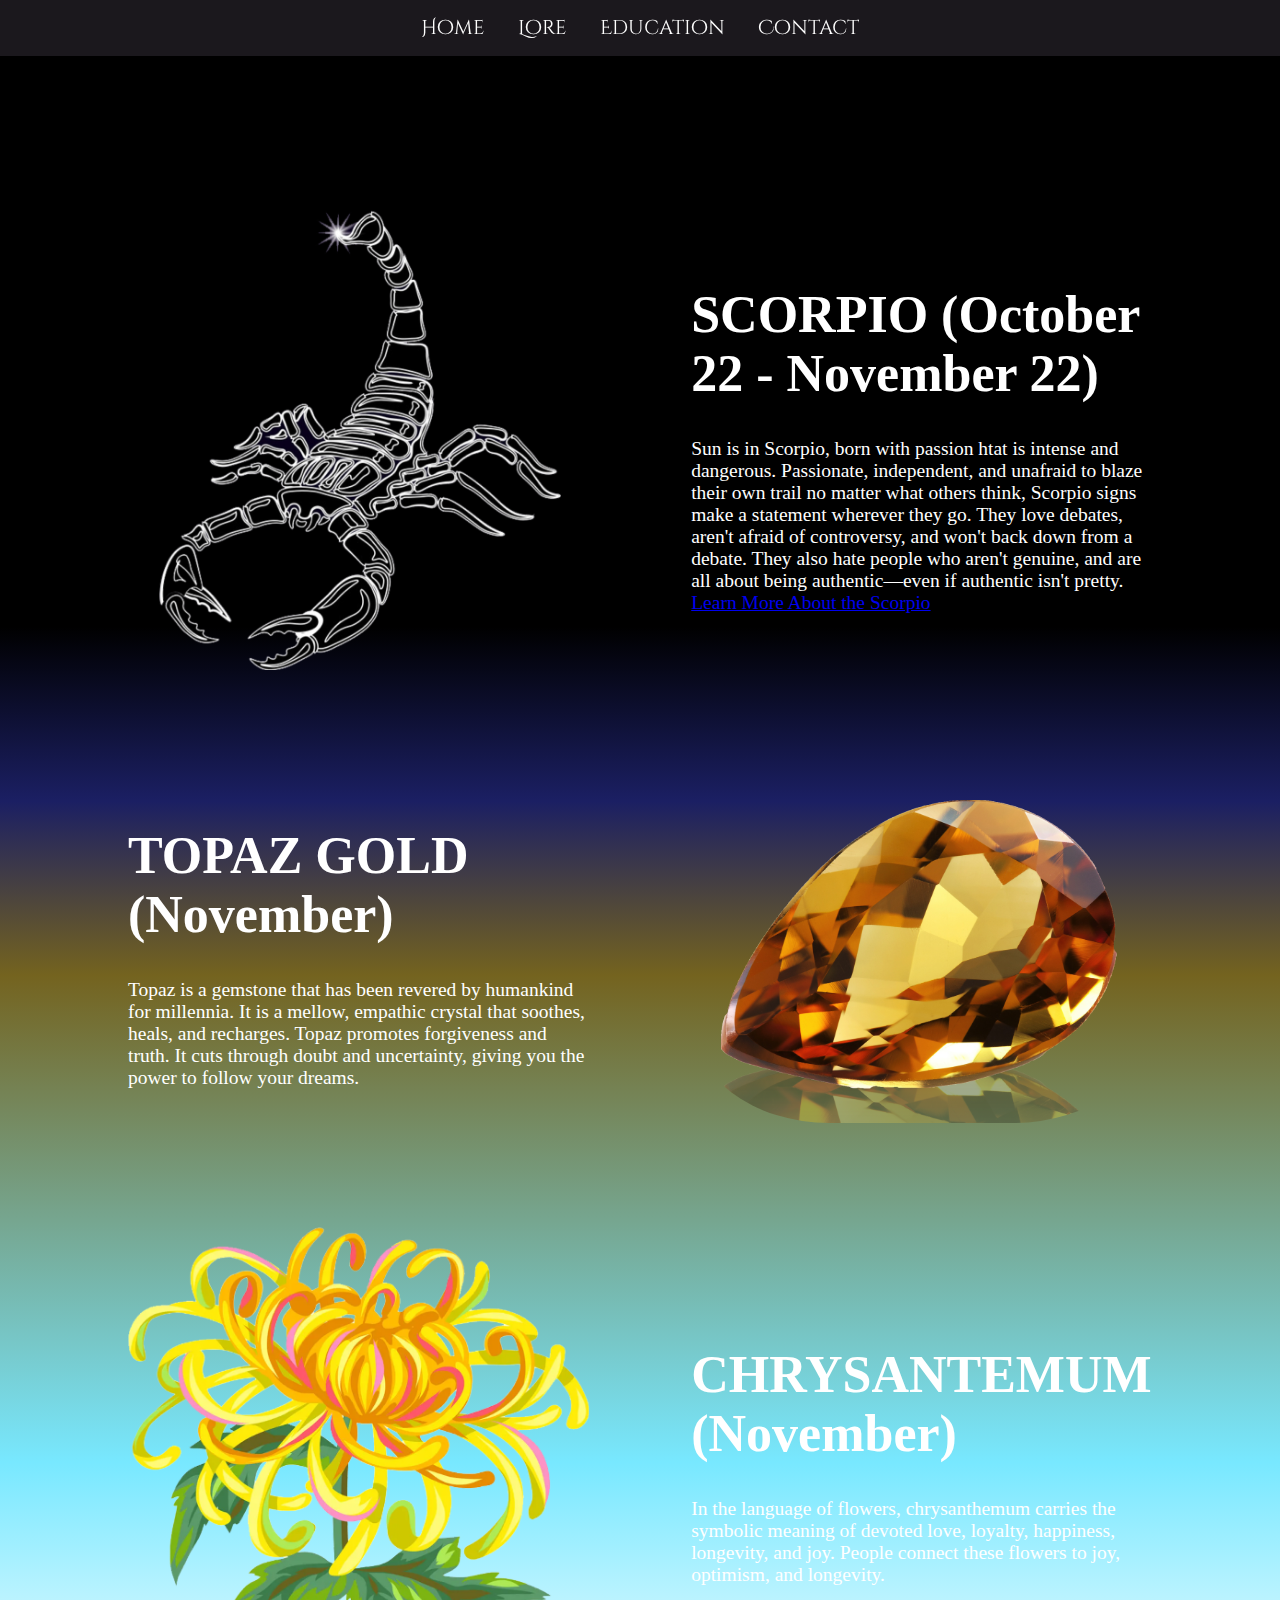
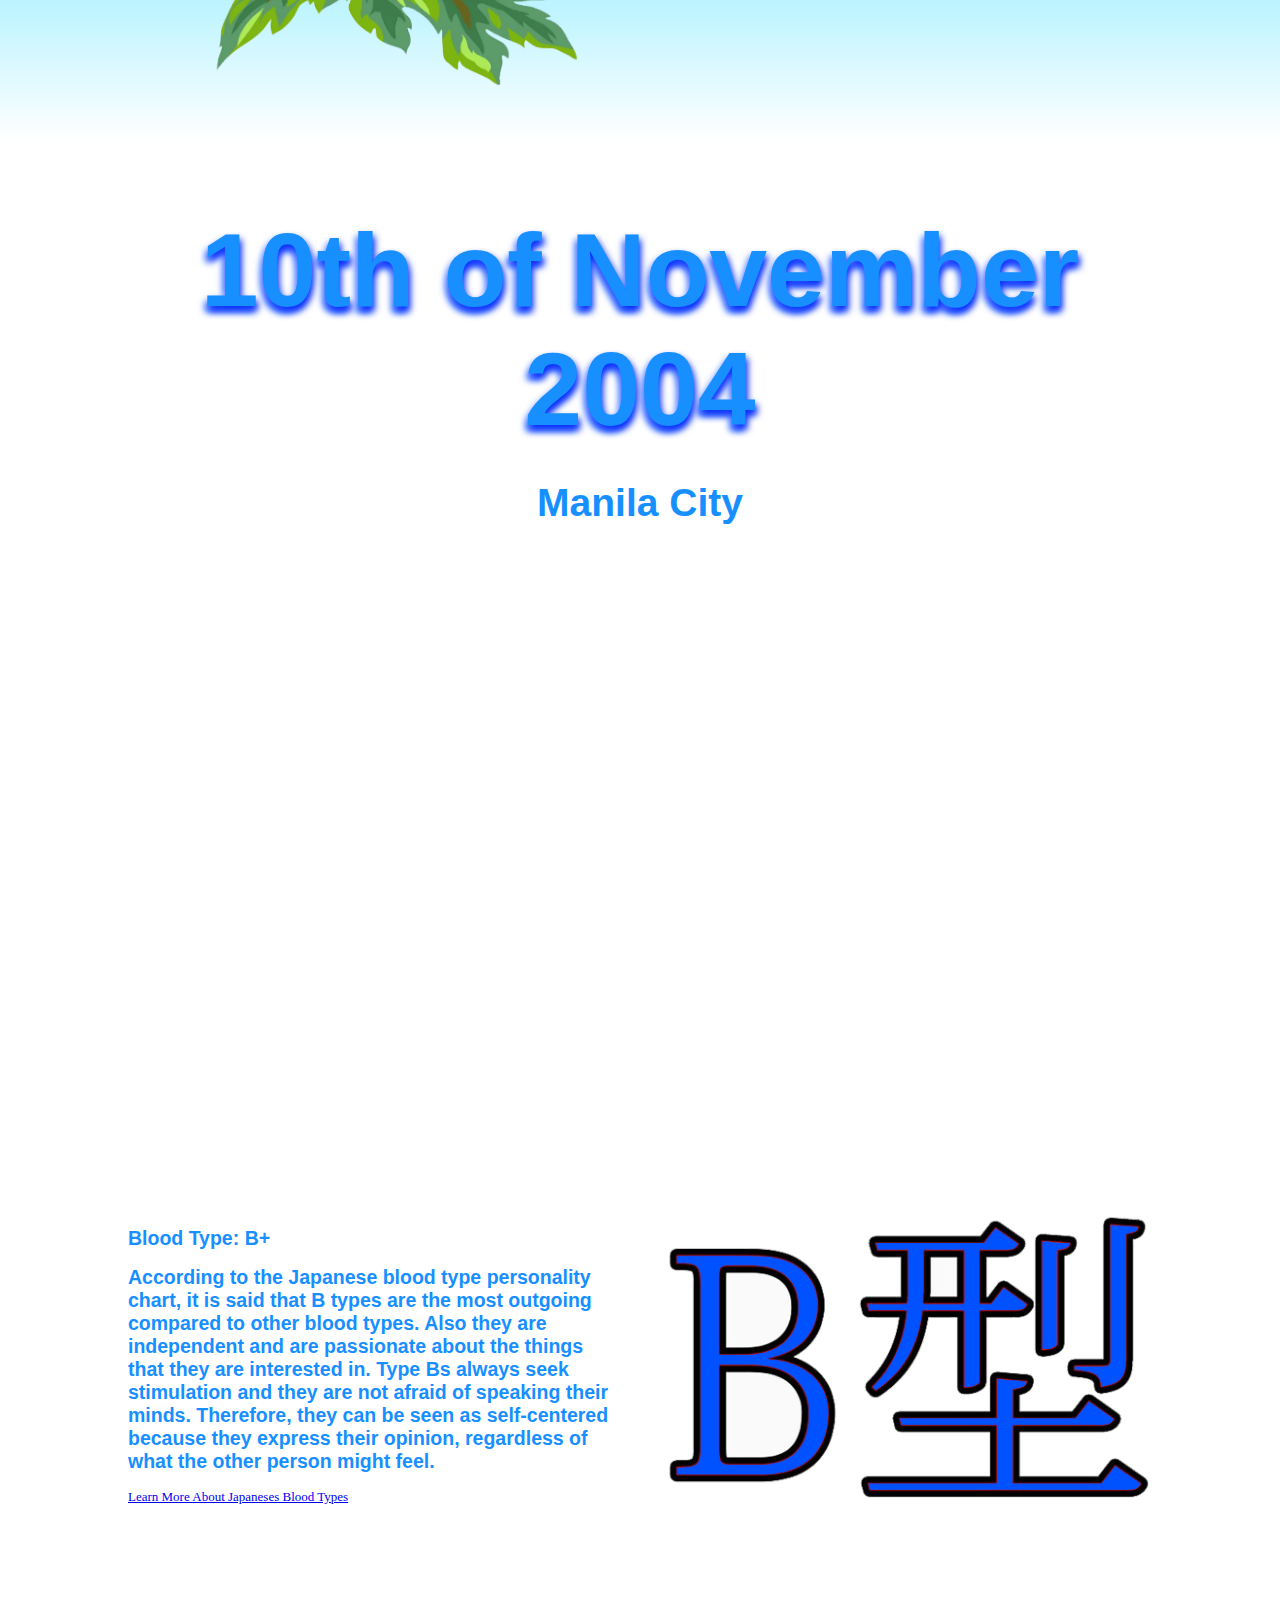
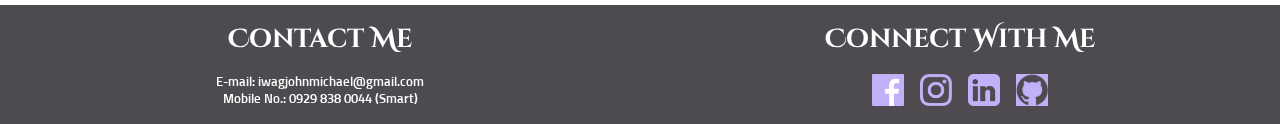
==== commit 2f93031f: "plm content missing" ====
--- a/About-Me/lore.html
+++ b/About-Me/lore.html
@@ -2,21 +2,31 @@
 <html>
     <head>
         <title>JM Iwag - Lore</title>
-
+        <meta charset="UTF-8">
         <meta name="viewport" content="width=device-width, initial-scale=1">
         <link rel="stylesheet" href="lore.css">
         <link rel="stylesheet" href="../containerPreset1.css">
+        <link rel="stylesheet" href="../main.css">
         <script rel="javascript" src="graphic.js"></script>
 
         
         <link rel="preconnect" href="https://fonts.googleapis.com">
         <link rel="preconnect" href="https://fonts.gstatic.com" crossorigin>
         <link href="https://fonts.googleapis.com/css2?family=Bungee&family=Sunflower:wght@500&display=swap" rel="stylesheet">
+        <link href="https://fonts.googleapis.com/css2?family=Cinzel+Decorative&display=swap" rel="stylesheet">
     </head>
     
     <body>
         <main>
-            <div id="bg1">
+            <div id="backg1">
+                <header class="navBar">
+                    <nav>
+                        <a href="../index.html#bg1">Home</a>
+                        <a href="/About-Me/lore.html">Lore</a>
+                        <a href="../index.html#bg2">Education</a>
+                        <a href="#contact">Contact</a>
+                    </nav>        
+                </header>
                 <section class="container">
                     <div id="birthMarks">
                         <div id="horoscope">
@@ -85,18 +95,24 @@
                             <img src="../Assets/BloodB.svg">
                         </div>
                     </div>
-                    <div id="divider">
-                        <svg xmlns="http://www.w3.org/2000/svg" viewBox="0 0 1440 320"><path fill="#306856" fill-opacity="1" d="M0,192L48,202.7C96,213,192,235,288,218.7C384,203,480,149,576,160C672,171,768,245,864,234.7C960,224,1056,128,1152,117.3C1248,107,1344,181,1392,218.7L1440,256L1440,320L1392,320C1344,320,1248,320,1152,320C1056,320,960,320,864,320C768,320,672,320,576,320C480,320,384,320,288,320C192,320,96,320,48,320L0,320Z"></path></svg>
-                    </div>
-                </div>
-            </section>
-            <section class="container">
-                <div class="roots">
-                    <div id="province">
-                        <h1>Province</h1>
-                    </div>
                 </div>
             </section>
         </main>
+        <footer>
+            <div class="footBar">
+                <div id="contact">
+                    <h1>Contact Me</h1>
+                    <a>E-mail: iwagjohnmichael@gmail.com</a> <br>
+                    <a>Mobile No.: 0929 838 0044 (Smart)</a> <br>
+                </div>
+                <div id="connect">
+                    <h1>Connect With Me</h1>
+                    <a href="https://www.facebook.com/100022140710871/"><img src="/Assets/FBLogo.svg"></a>
+                    <a href="https://www.instagram.com/gem_iwag/"><img src="/Assets/IGLogo.svg"></a>
+                    <a href="https://www.linkedin.com/in/john-michael-iwag-0410a9239"><img src="/Assets/linkedInLogo.svg"></a>
+                    <a href="https://github.com/IJMPLM"><img src="/Assets/githubLogo.svg"></a>
+                </div>
+            </div>
+        </footer>
     </body>
 </html>--- a/About-Me/lore.css
+++ b/About-Me/lore.css
@@ -2,7 +2,7 @@
     margin:0;
 }
 
-#bg1 {
+#backg1 {
     background: linear-gradient(180deg, rgba(0,0,0,1) 36%, rgba(27,31,99,1) 46%, rgba(116,99,31,1) 56%, rgba(120,232,255,1) 84%, rgba(255,255,255,1) 100%);
 }
 
@@ -188,8 +188,19 @@
     #birthMarks{
         padding-bottom:30vh;
     }
-}
-
+    #blood{
+        flex-direction: column;
+    }
+    #bloodText{
+        order:2;
+    }
+    .footBar h1{
+        font-size: 1.5rem;
+    }
+    #connect img{
+        width:10%;
+    }
+}
 @media (max-width: 640px){
     .container{
         max-width:475px;
@@ -200,4 +211,10 @@
     .container{
         max-width:100%;
     }
+    .navBar a{
+        font-size: 1.25rem;
+    }
+    #connect img{
+        width:15%;
+    }
 }--- a/main.css
+++ b/main.css
@@ -0,0 +1,123 @@
+body {
+    margin: 0;
+    display:flex;
+    flex-direction: column;
+    width:100vw;
+}
+
+.navBar{
+    z-index: 3;
+    position: sticky;
+    top:0;
+}
+
+.navBar nav {
+    background-color: rgba(34, 30, 36, 0.8);
+    padding: 15px;
+    text-align: center;
+}
+
+nav a {
+    font-family: 'Cinzel Decorative', serif;
+    color: #fff;
+    text-decoration: none;
+    margin: 0 15px;
+    font-size: 1.5rem;
+    transition: color 0.3s ease-in-out;
+}
+
+nav a:hover {
+    color: #d94bd8;
+}
+
+.footBar{
+    display: flex;
+    flex: row;
+
+    width:100%;
+    background-color: rgba(34, 30, 36, 0.8);
+    text-align: center;
+    z-index: 3;
+    position: sticky;
+    bottom:0;
+    padding: 0 0 1% 0;
+    justify-content: center;
+}
+
+.footBar div {
+    flex:1;
+}
+
+.footBar h1{
+    color:#fff;
+    font-family: 'Cinzel Decorative', serif;
+    font-size: 2rem;
+}
+
+.footBar a{
+    color:#fff;
+    font-family: 'Sunflower', sans-serif;
+    font-size: 1rem;
+}
+
+#connect img{
+    width: 5%;
+    margin: 0 1%;
+}
+
+#bg1{
+    background: linear-gradient(0deg, rgb(34, 30, 36), #349dcd77), url("Assets/VerticalNeon.svg");
+    background-size: cover;
+    background-attachment: fixed; 
+    background-position: center;
+    z-index: 0;
+
+    padding: 5vh 5vh 10rem 5vh;
+}
+
+#bg2{
+    overflow: visible;
+    background: linear-gradient(180deg, rgba(81,74,128,0) 3%, rgba(73,74,136,1) 6%, rgba(0,0,0,1) 15%);
+    margin: -5% 0 0 0;
+    padding: 5% 0 2% 0;
+    z-index: 1;
+}
+#bg3{
+    background-color: black;
+}
+
+
+/* #bg2{
+    background: linear-gradient(0deg, rgb(34, 30, 36), #349dcd77), url("Assets/VerticalNeonInverted.svg");
+    background-size: cover;
+    background-attachment: fixed; 
+    background-position: center;
+
+    z-index: 0;
+    padding: 10rem 5vh 5vh 5vh;
+} reserved effect*/
+
+#bg4{
+    background-color: black;
+    z-index: 2;
+    height:50rem;
+}
+
+/*
+.about{
+    display: flex; 
+    flex-direction: column; 
+    justify-content: center; 
+    align-items: center; 
+}
+
+.about h1 {
+    font-family: 'Cinzel Decorative', serif;   
+}
+
+#learnMore{
+    font-family: serif;
+}
+*/
+
+
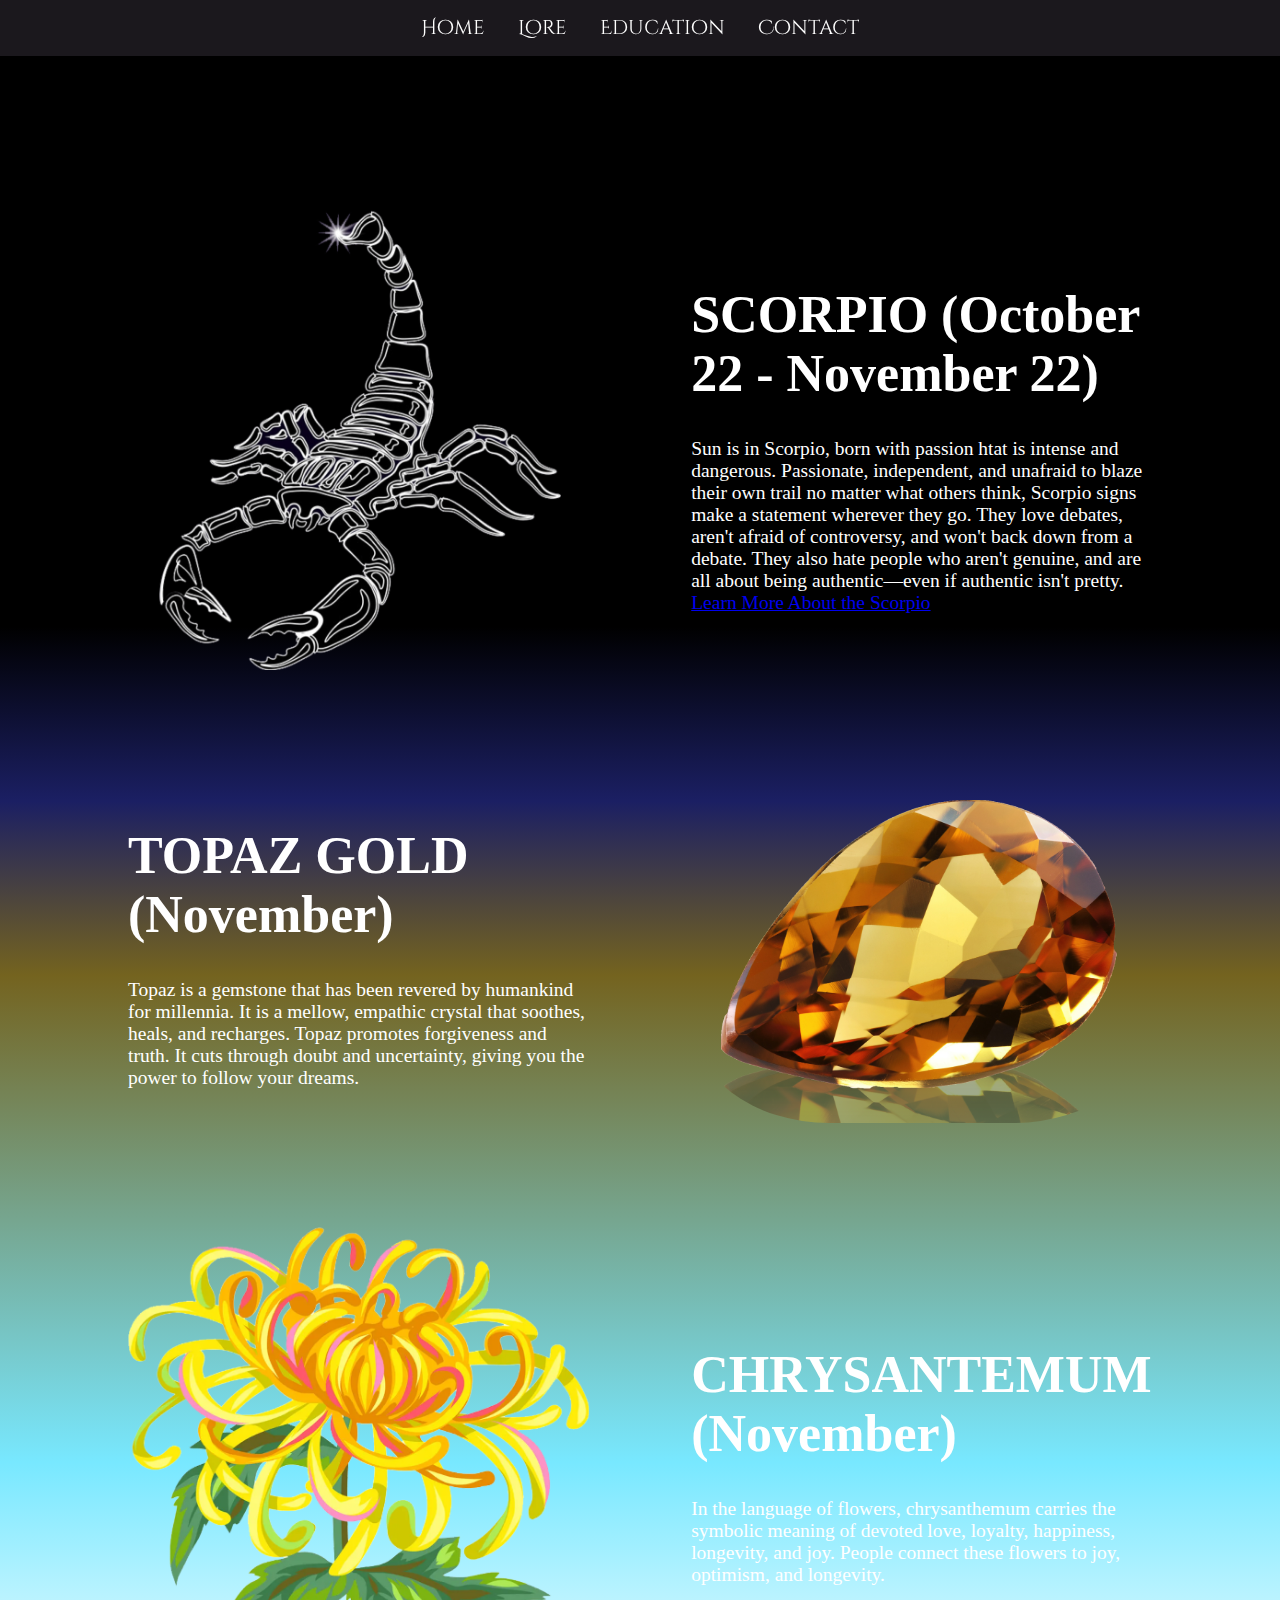
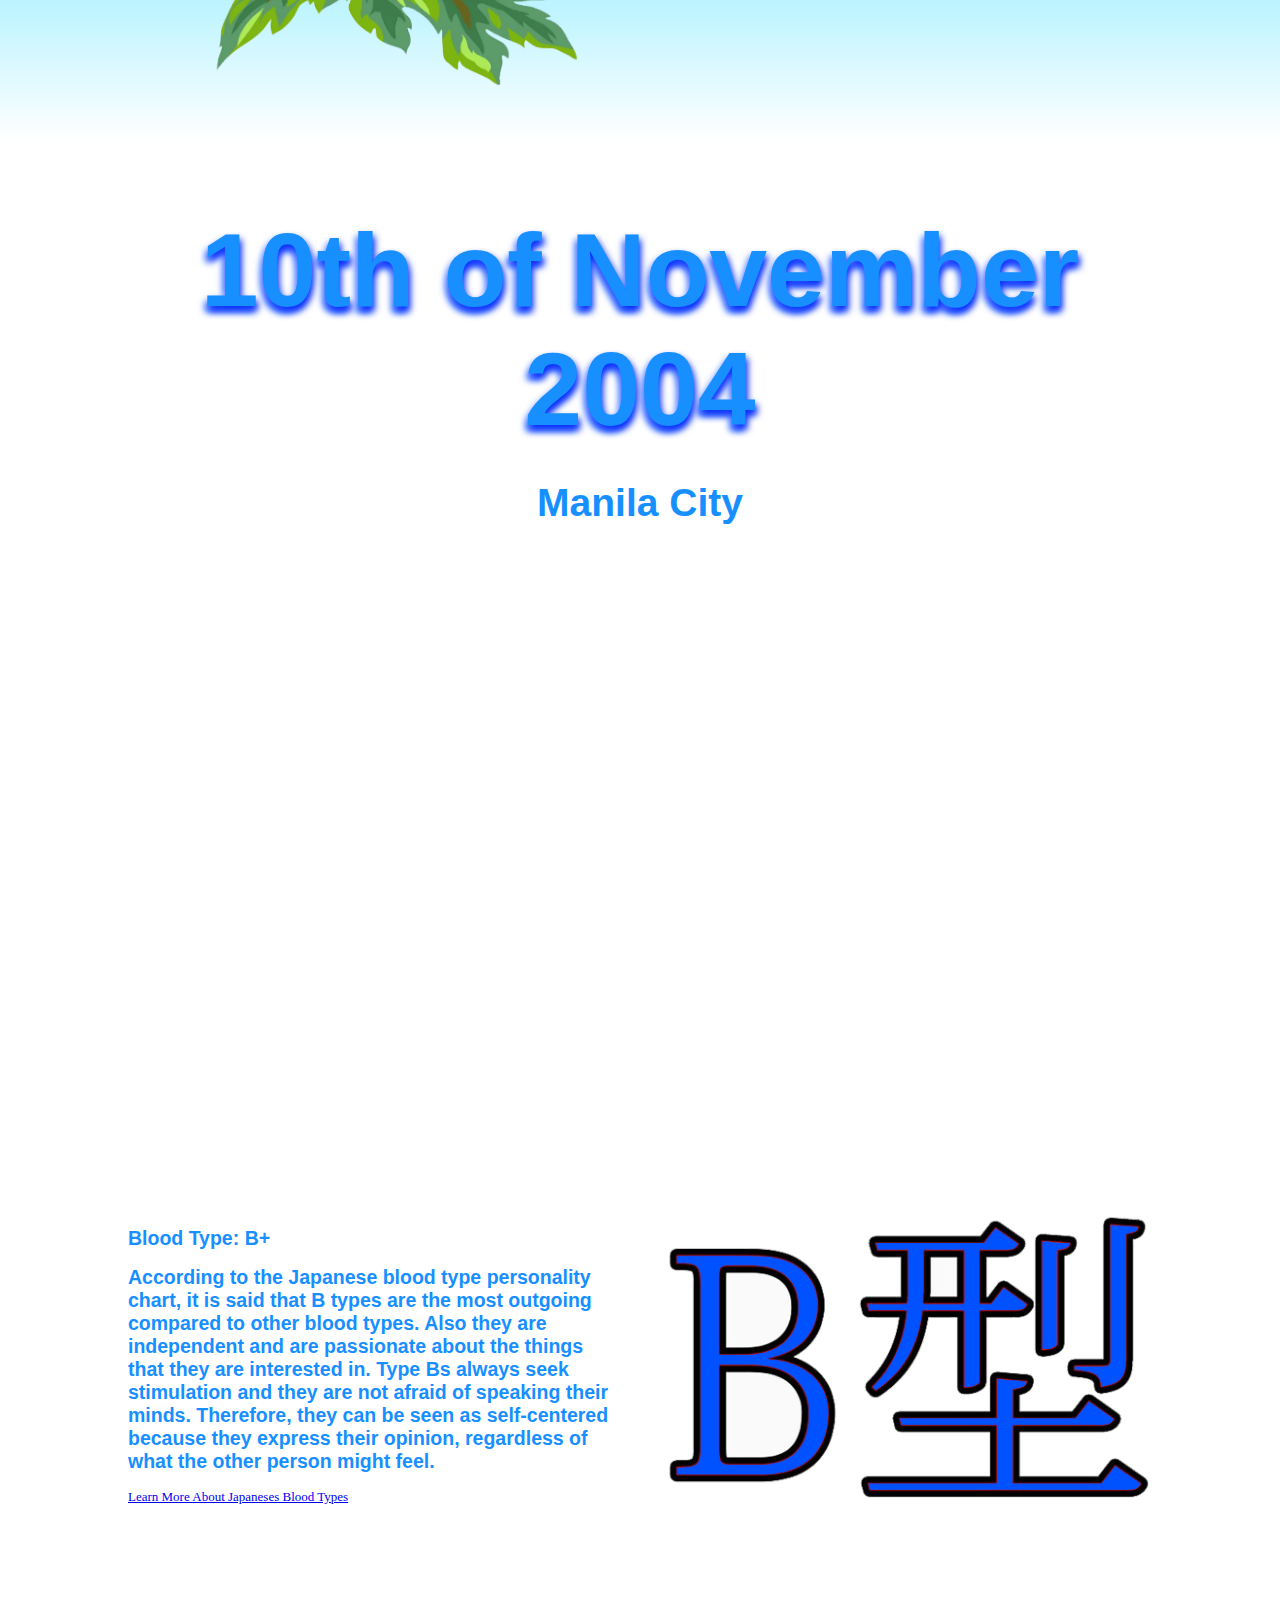
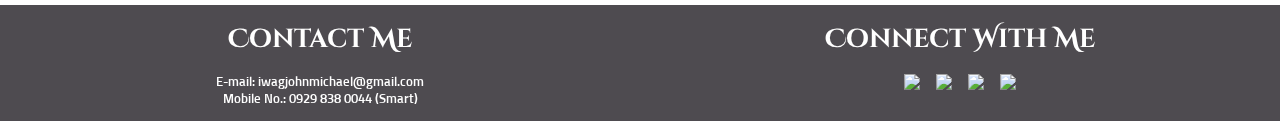
==== commit 960e33d4: "fixed file pathing" ====
--- a/About-Me/lore.html
+++ b/About-Me/lore.html
@@ -107,10 +107,10 @@
                 </div>
                 <div id="connect">
                     <h1>Connect With Me</h1>
-                    <a href="https://www.facebook.com/100022140710871/"><img src="/Assets/FBLogo.svg"></a>
-                    <a href="https://www.instagram.com/gem_iwag/"><img src="/Assets/IGLogo.svg"></a>
-                    <a href="https://www.linkedin.com/in/john-michael-iwag-0410a9239"><img src="/Assets/linkedInLogo.svg"></a>
-                    <a href="https://github.com/IJMPLM"><img src="/Assets/githubLogo.svg"></a>
+                    <a href="https://www.facebook.com/100022140710871/"><img src="Assets/FBLogo.svg"></a>
+                    <a href="https://www.instagram.com/gem_iwag/"><img src="Assets/IGLogo.svg"></a>
+                    <a href="https://www.linkedin.com/in/john-michael-iwag-0410a9239"><img src="Assets/linkedInLogo.svg"></a>
+                    <a href="https://github.com/IJMPLM"><img src="Assets/githubLogo.svg"></a>
                 </div>
             </div>
         </footer>
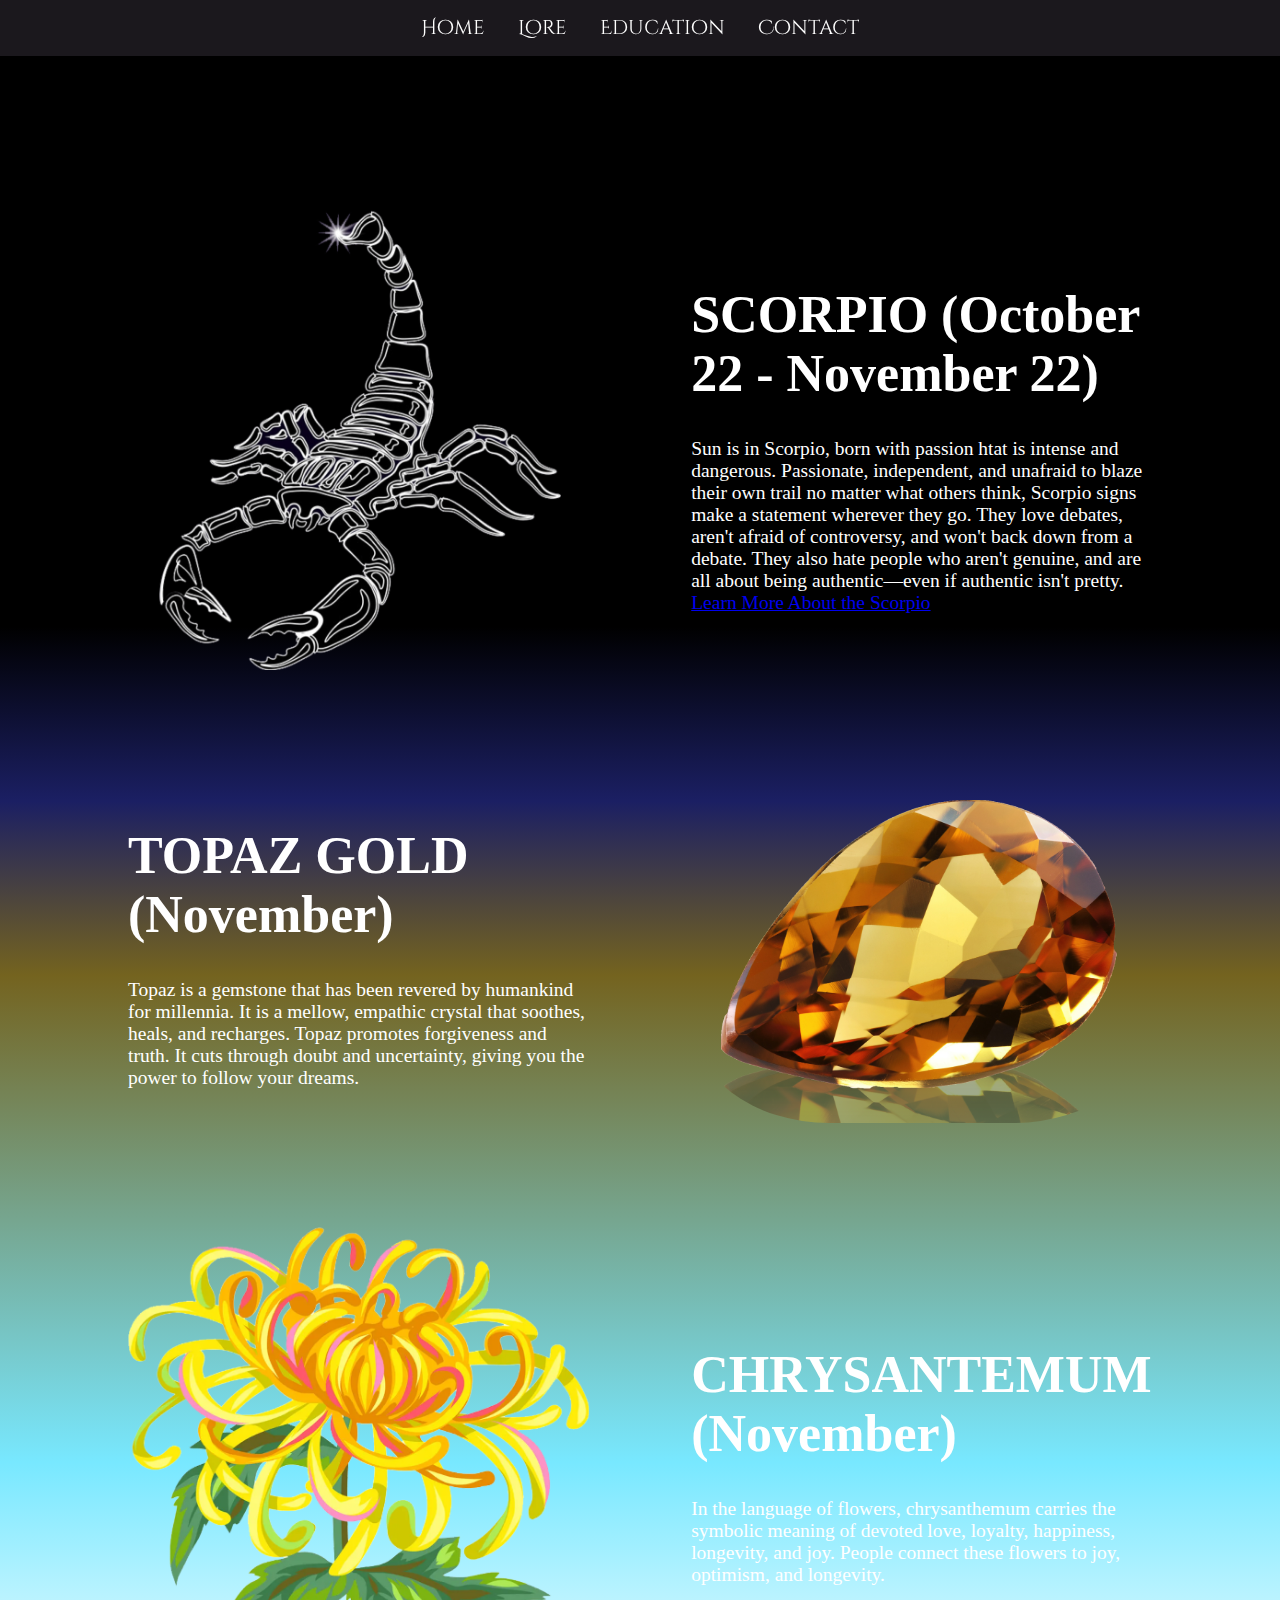
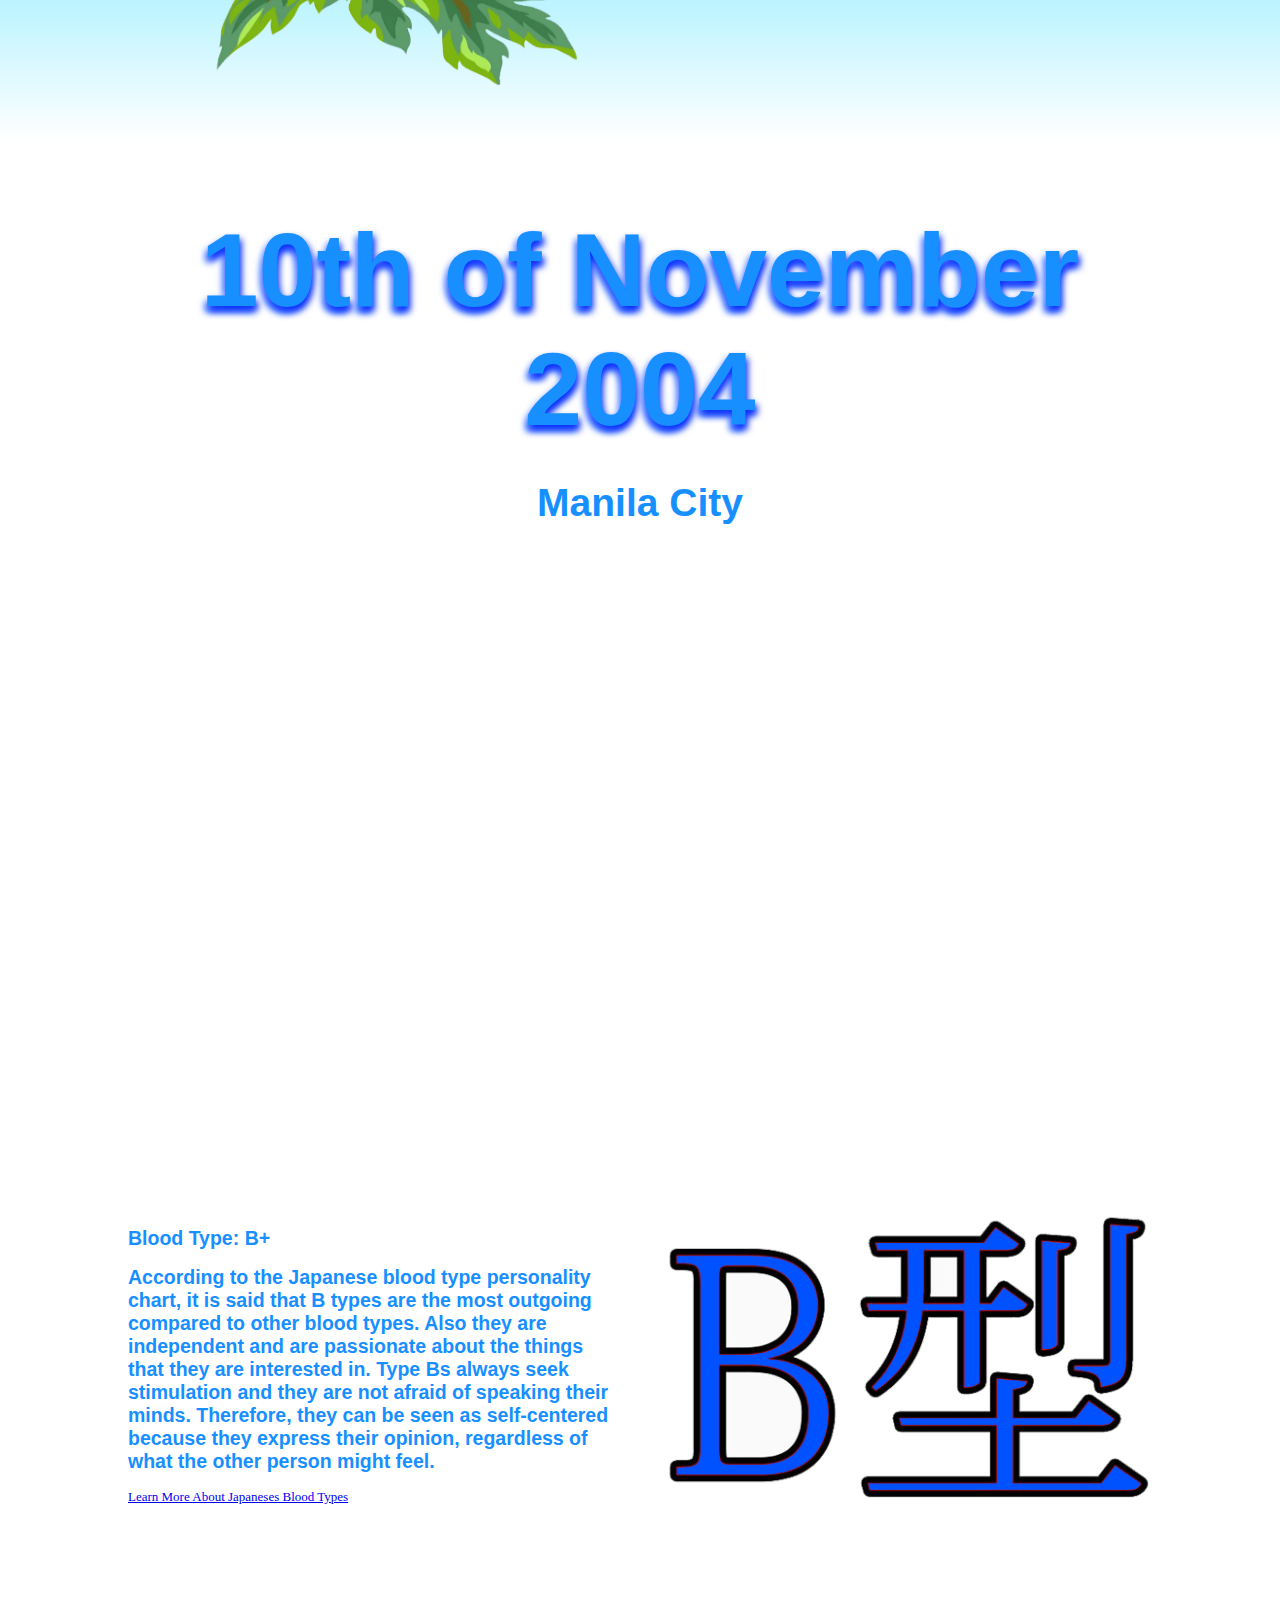
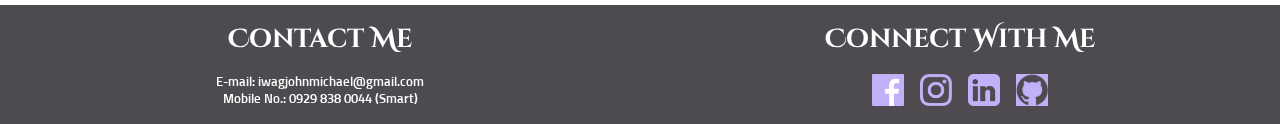
==== commit 6fbca550: "fixed file pathing" ====
--- a/About-Me/lore.html
+++ b/About-Me/lore.html
@@ -107,10 +107,10 @@
                 </div>
                 <div id="connect">
                     <h1>Connect With Me</h1>
-                    <a href="https://www.facebook.com/100022140710871/"><img src="Assets/FBLogo.svg"></a>
-                    <a href="https://www.instagram.com/gem_iwag/"><img src="Assets/IGLogo.svg"></a>
-                    <a href="https://www.linkedin.com/in/john-michael-iwag-0410a9239"><img src="Assets/linkedInLogo.svg"></a>
-                    <a href="https://github.com/IJMPLM"><img src="Assets/githubLogo.svg"></a>
+                    <a href="https://www.facebook.com/100022140710871/"><img src="../Assets/FBLogo.svg"></a>
+                    <a href="https://www.instagram.com/gem_iwag/"><img src="../Assets/IGLogo.svg"></a>
+                    <a href="https://www.linkedin.com/in/john-michael-iwag-0410a9239"><img src="../Assets/linkedInLogo.svg"></a>
+                    <a href="https://github.com/IJMPLM"><img src="../Assets/githubLogo.svg"></a>
                 </div>
             </div>
         </footer>
